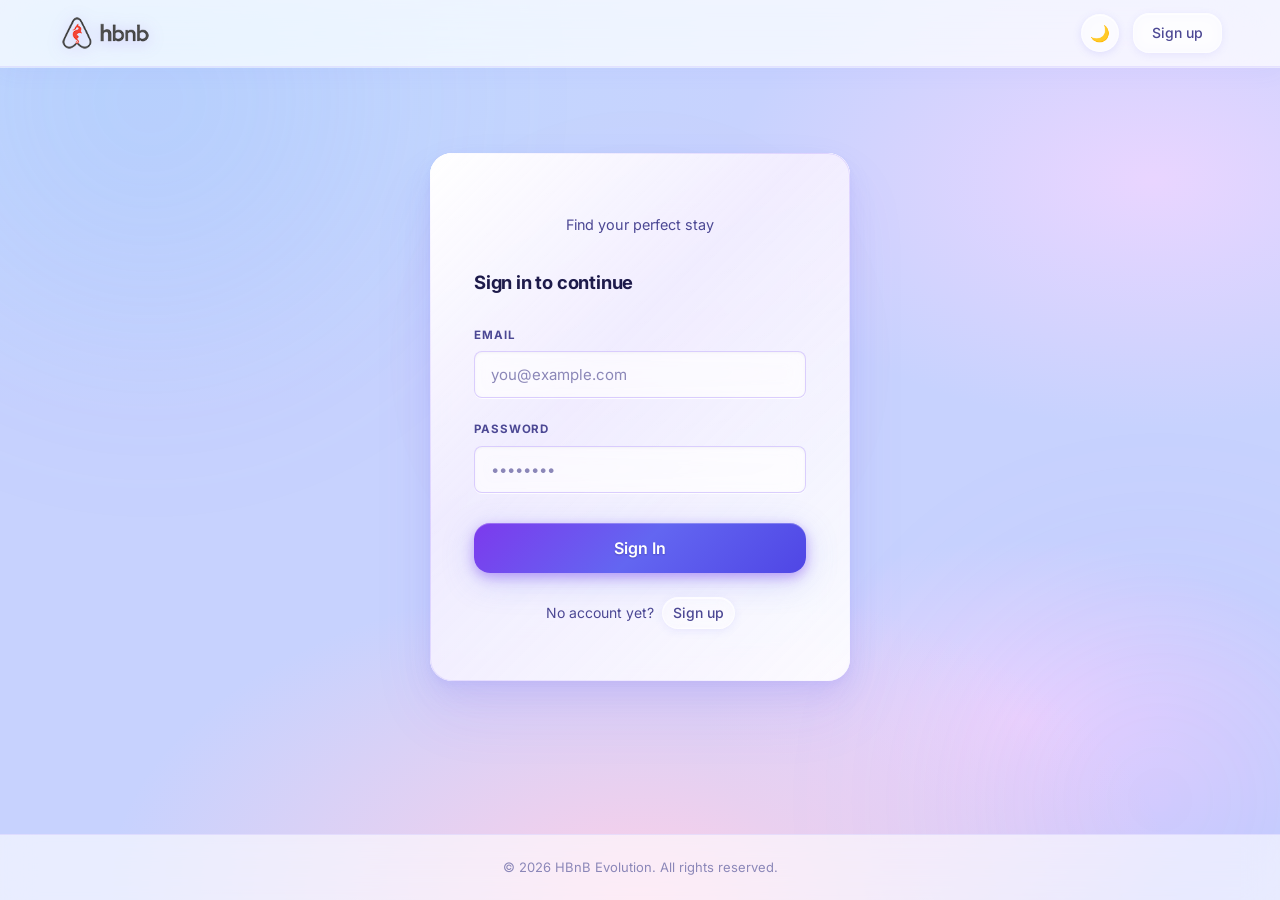
==== part4/frontend/index.html @ ac0df2be "Feat : Add part4" ====
<!doctype html>
<html lang="en">
    <head>
        <meta charset="UTF-8" />
        <meta name="viewport" content="width=device-width, initial-scale=1.0" />
        <title>Places — HBnB</title>
        <link rel="icon" type="image/png" href="assets/logo.png" />
        <link rel="stylesheet" href="css/styles.css" />
        <script>
            if (localStorage.getItem("hbnb-theme") === "dark")
                document.documentElement.dataset.theme = "dark";
        </script>
    </head>
    <body>
        <div class="page-wrapper">
            <header>
                <nav class="navbar">
                    <a href="index.html" class="navbar-brand">
                        <img src="assets/logo.png" alt="HBnB" class="logo" />
                    </a>
                    <div class="navbar-top-actions">
                        <button
                            type="button"
                            class="theme-toggle"
                            aria-label="Toggle theme"
                        >
                            🌙
                        </button>
                        <button
                            type="button"
                            class="nav-menu-toggle"
                            aria-label="Open navigation menu"
                            aria-expanded="false"
                        >
                            <span class="nav-menu-toggle-bar"></span>
                            <span class="nav-menu-toggle-bar"></span>
                            <span class="nav-menu-toggle-bar"></span>
                        </button>
                    </div>
                    <div class="navbar-actions">
                        <a
                            href="profile.html?action=new-place"
                            id="nav-add-place"
                            class="login-button"
                            style="display: none"
                            >+ Add Place</a
                        >
                        <a
                            href="profile.html"
                            id="nav-profile"
                            class="login-button"
                            style="display: none"
                            >My Profile</a
                        >
                        <a
                            href="login.html"
                            id="login-link"
                            class="login-button"
                            style="display: none"
                            >Login</a
                        >
                        <button
                            type="button"
                            id="nav-logout"
                            class="login-button"
                            style="display: none"
                        >
                            Sign Out
                        </button>
                    </div>
                </nav>
            </header>

            <main>
                <div class="page-header">
                    <h1>Available Places</h1>
                    <p>Browse and book unique stays around the world.</p>
                </div>

                <div class="filter-bar">
                    <label for="price-filter">Max price per night</label>
                    <select id="price-filter">
                        <option value="all">All</option>
                        <option value="50">$50</option>
                        <option value="150">$150</option>
                        <option value="300">$300</option>
                    </select>
                </div>

                <div id="places-list">
                    <div class="spinner-wrapper">
                        <div class="spinner"></div>
                    </div>
                </div>
            </main>

            <footer>
                <p>&copy; 2026 HBnB Evolution. All rights reserved.</p>
            </footer>
        </div>

        <script type="module">
            import { initTheme } from "./js/theme.js";
            initTheme();
        </script>
        <script type="module" src="js/places.js"></script>
    </body>
</html>
---- part4/frontend/css/styles.css ----
/* ============================================================
   HBnB Evolution — Ultra Glossy Glass UI
   ============================================================ */

@import url("https://fonts.googleapis.com/css2?family=Inter:wght@300;400;500;600;700;800&display=swap");

/* ──────────────────────────────────────────────────
   LIGHT THEME
   ────────────────────────────────────────────────── */
:root {
    /* Background */
    --bg-a: #c7d2fe;
    --bg-b: #e9d5ff;
    --bg-c: #fbcfe8;
    --bg-d: #bfdbfe;

    /* Glass */
    --glass-bg: rgba(255, 255, 255, 0.62);
    --glass-bg-hover: rgba(255, 255, 255, 0.8);
    --glass-blur: blur(28px) saturate(200%) brightness(1.06);
    --glass-shadow:
        0 4px 6px rgba(99, 102, 241, 0.05),
        0 12px 28px rgba(99, 102, 241, 0.12),
        0 32px 64px rgba(139, 92, 246, 0.08),
        inset 0 1px 0 rgba(255, 255, 255, 1),
        inset 0 0 0 1px rgba(255, 255, 255, 0.55);

    /* Gradient border (used via ::after) */
    --grad-border-light: linear-gradient(
        135deg,
        rgba(255, 255, 255, 0.95) 0%,
        rgba(200, 180, 255, 0.6) 40%,
        rgba(255, 255, 255, 0.2) 100%
    );

    /* Sheen */
    --sheen: linear-gradient(
        160deg,
        rgba(255, 255, 255, 0.8) 0%,
        rgba(255, 255, 255, 0.35) 30%,
        rgba(255, 255, 255, 0) 65%
    );

    /* Navbar / footer */
    --navbar-bg: rgba(255, 255, 255, 0.75);
    --navbar-border: rgba(200, 190, 255, 0.35);
    --footer-bg: rgba(255, 255, 255, 0.6);

    /* Accent */
    --accent: #7c3aed;
    --accent-2: #4f46e5;
    --accent-light: #8b5cf6;
    --accent-grad: linear-gradient(
        135deg,
        #7c3aed 0%,
        #6366f1 50%,
        #4f46e5 100%
    );
    --accent-glow: rgba(124, 58, 237, 0.4);
    --accent-glow-2: rgba(99, 102, 241, 0.25);

    /* Text */
    --text-primary: #1e1b4b;
    --text-secondary: #4c4894;
    --text-muted: #8b87b8;

    /* Inputs */
    --input-bg: rgba(255, 255, 255, 0.65);
    --input-border: rgba(167, 139, 250, 0.4);
    --input-focus-bg: rgba(237, 233, 254, 0.85);

    /* Misc */
    --danger: #dc2626;
    --success: #16a34a;
    --card-border: #ddd;
    --review-bg: rgba(255, 255, 255, 0.5);
    --select-option-bg: #f5f3ff;
    --orb-a: #818cf8;
    --orb-b: #c084fc;
    --orb-c: #f472b6;

    --radius-sm: 8px;
    --radius-md: 16px;
    --radius-lg: 22px;
    --radius-xl: 32px;
    --transition: 0.22s cubic-bezier(0.4, 0, 0.2, 1);
    --header-height: 66px;
    --footer-height: 64px;
}

/* ──────────────────────────────────────────────────
   DARK THEME
   ────────────────────────────────────────────────── */
[data-theme="dark"] {
    --bg-a: #0f0c29;
    --bg-b: #16123d;
    --bg-c: #1e1854;
    --bg-d: #0d0a25;

    --glass-bg: rgba(255, 255, 255, 0.08);
    --glass-bg-hover: rgba(255, 255, 255, 0.12);
    --glass-blur: blur(28px) saturate(180%) brightness(1.12);
    --glass-shadow:
        0 4px 6px rgba(0, 0, 0, 0.25), 0 12px 28px rgba(0, 0, 0, 0.45),
        0 32px 64px rgba(0, 0, 0, 0.3), inset 0 1px 0 rgba(255, 255, 255, 0.12),
        inset 0 0 0 1px rgba(255, 255, 255, 0.06);

    --grad-border-light: linear-gradient(
        135deg,
        rgba(255, 255, 255, 0.25) 0%,
        rgba(124, 58, 237, 0.3) 50%,
        rgba(255, 255, 255, 0.05) 100%
    );

    --sheen: linear-gradient(
        160deg,
        rgba(255, 255, 255, 0.1) 0%,
        rgba(255, 255, 255, 0.04) 35%,
        rgba(255, 255, 255, 0) 65%
    );

    --navbar-bg: rgba(8, 6, 22, 0.8);
    --navbar-border: rgba(255, 255, 255, 0.07);
    --footer-bg: rgba(8, 6, 22, 0.7);

    --accent: #8b5cf6;
    --accent-2: #6366f1;
    --accent-light: #a78bfa;
    --accent-grad: linear-gradient(
        135deg,
        #7c3aed 0%,
        #6366f1 50%,
        #4f46e5 100%
    );
    --accent-glow: rgba(139, 92, 246, 0.5);
    --accent-glow-2: rgba(99, 102, 241, 0.3);

    --text-primary: #f1f5f9;
    --text-secondary: #e2e8f0;
    --text-muted: #c3cfdf;

    --input-bg: rgba(255, 255, 255, 0.09);
    --input-border: rgba(255, 255, 255, 0.18);
    --input-focus-bg: rgba(124, 58, 237, 0.2);

    --danger: #f87171;
    --success: #4ade80;
    --card-border: rgba(255, 255, 255, 0.12);
    --review-bg: rgba(255, 255, 255, 0.08);
    --select-option-bg: #16123d;
    --orb-a: #7c3aed;
    --orb-b: #4f46e5;
    --orb-c: #6366f1;
}

/* ──────────────────────────────────────────────────
   RESET
   ────────────────────────────────────────────────── */
*,
*::before,
*::after {
    box-sizing: border-box;
    margin: 0;
    padding: 0;
}
html {
    font-size: 16px;
    scroll-behavior: smooth;
}

/* ──────────────────────────────────────────────────
   BACKGROUND — animated mesh gradient
   ────────────────────────────────────────────────── */
body {
    font-family:
        "Inter",
        system-ui,
        -apple-system,
        sans-serif;
    min-height: 100vh;
    color: var(--text-primary);
    line-height: 1.6;
    -webkit-font-smoothing: antialiased;
    background-color: var(--bg-a);
    background-image:
        radial-gradient(
            ellipse 80% 60% at 10% 10%,
            var(--bg-d) 0%,
            transparent 60%
        ),
        radial-gradient(
            ellipse 60% 50% at 90% 20%,
            var(--bg-b) 0%,
            transparent 55%
        ),
        radial-gradient(
            ellipse 70% 60% at 50% 100%,
            var(--bg-c) 0%,
            transparent 60%
        ),
        radial-gradient(
            ellipse 50% 40% at 80% 80%,
            var(--bg-b) 0%,
            transparent 50%
        );
    background-attachment: fixed;
    transition:
        background-color 0.5s ease,
        color 0.3s ease;
}

/* Animated orbs */
body::before,
body::after {
    content: "";
    position: fixed;
    border-radius: 50%;
    filter: blur(100px);
    pointer-events: none;
    z-index: 0;
}
body::before {
    width: 700px;
    height: 700px;
    background: radial-gradient(circle, var(--orb-a) 0%, transparent 65%);
    top: -250px;
    left: -200px;
    opacity: 0.2;
    animation: orb1 22s ease-in-out infinite alternate;
}
body::after {
    width: 600px;
    height: 600px;
    background: radial-gradient(circle, var(--orb-b) 0%, transparent 65%);
    bottom: -200px;
    right: -180px;
    opacity: 0.18;
    animation: orb2 28s ease-in-out infinite alternate-reverse;
}

@keyframes orb1 {
    0% {
        transform: translate(0px, 0px) scale(1);
    }
    50% {
        transform: translate(80px, 50px) scale(1.1);
    }
    100% {
        transform: translate(30px, 100px) scale(0.95);
    }
}
@keyframes orb2 {
    0% {
        transform: translate(0px, 0px) scale(1);
    }
    50% {
        transform: translate(-60px, 40px) scale(1.12);
    }
    100% {
        transform: translate(40px, -60px) scale(0.9);
    }
}

/* Third orb (pink/magenta accent) */
body > .page-wrapper::before {
    content: "";
    position: fixed;
    width: 400px;
    height: 400px;
    background: radial-gradient(circle, var(--orb-c) 0%, transparent 65%);
    top: 40%;
    left: 50%;
    transform: translate(-50%, -50%);
    border-radius: 50%;
    filter: blur(90px);
    opacity: 0.1;
    pointer-events: none;
    z-index: 0;
    animation: orb3 18s ease-in-out infinite alternate;
}
@keyframes orb3 {
    from {
        transform: translate(-50%, -50%) scale(1);
    }
    to {
        transform: translate(-40%, -60%) scale(1.2);
    }
}

/* ──────────────────────────────────────────────────
   LAYOUT
   ────────────────────────────────────────────────── */
.page-wrapper {
    position: relative;
    z-index: 1;
    min-height: 100vh;
    display: flex;
    flex-direction: column;
}

main {
    flex: 1;
    padding: calc(var(--header-height) + 44px) 28px 44px;
    max-width: 1220px;
    margin: 0 auto;
    width: 100%;
}

/* ──────────────────────────────────────────────────
   GLASS MIXIN — applied via class or mixin pattern
   ────────────────────────────────────────────────── */
.glass {
    position: relative;
    background: var(--glass-bg);
    backdrop-filter: var(--glass-blur);
    -webkit-backdrop-filter: var(--glass-blur);
    border-radius: var(--radius-lg);
    box-shadow: var(--glass-shadow);
    overflow: hidden;
}

/* Gradient border */
.glass::after {
    content: "";
    position: absolute;
    inset: 0;
    border: 1px solid transparent;
    border-radius: inherit;
    background:
        linear-gradient(var(--glass-bg), var(--glass-bg)) padding-box,
        var(--grad-border-light) border-box;
    pointer-events: none;
    z-index: 2;
}

/* Sheen */
.glass::before {
    content: "";
    position: absolute;
    inset: 0;
    background: var(--sheen);
    pointer-events: none;
    z-index: 1;
    border-radius: inherit;
}

.glass > * {
    position: relative;
    z-index: 3;
}

/* ──────────────────────────────────────────────────
   HEADER
   ────────────────────────────────────────────────── */
header {
    position: fixed;
    top: 0;
    left: 0;
    right: 0;
    z-index: 100;
    background: var(--navbar-bg);
    backdrop-filter: blur(32px) saturate(200%);
    -webkit-backdrop-filter: blur(32px) saturate(200%);
    border-bottom: 1px solid var(--navbar-border);
    box-shadow:
        0 1px 0 rgba(255, 255, 255, 0.5),
        0 4px 24px rgba(99, 102, 241, 0.06);
    transition: background 0.3s ease;
}

[data-theme="dark"] header {
    box-shadow:
        0 1px 0 rgba(255, 255, 255, 0.06),
        0 4px 24px rgba(0, 0, 0, 0.3);
}

.navbar {
    max-width: 1220px;
    margin: 0 auto;
    height: var(--header-height);
    display: flex;
    align-items: center;
    justify-content: space-between;
    padding: 0 28px;
}

.navbar-brand {
    display: flex;
    align-items: center;
    text-decoration: none;
}

.logo {
    height: 40px;
    width: auto;
    display: block;
    filter: drop-shadow(0 2px 8px rgba(124, 58, 237, 0.25));
    transition: filter var(--transition);
}
[data-theme="dark"] .logo {
    filter: brightness(0) invert(1)
        drop-shadow(0 2px 10px rgba(255, 255, 255, 0.14));
}
.navbar-brand:hover .logo {
    filter: drop-shadow(0 4px 16px rgba(124, 58, 237, 0.45));
}
[data-theme="dark"] .navbar-brand:hover .logo {
    filter: brightness(0) invert(1)
        drop-shadow(0 4px 16px rgba(167, 139, 250, 0.35));
}

.navbar-actions {
    display: flex;
    align-items: center;
    gap: 10px;
    flex-wrap: wrap;
    justify-content: flex-end;
}

.navbar-top-actions {
    display: flex;
    align-items: center;
    gap: 10px;
    margin-left: auto;
    margin-right: 14px;
}

.nav-menu-toggle {
    display: none;
    align-items: center;
    justify-content: center;
    width: 42px;
    height: 42px;
    border: 1px solid rgba(255, 255, 255, 0.55);
    border-radius: var(--radius-md);
    background: rgba(255, 255, 255, 0.3);
    color: var(--text-secondary);
    cursor: pointer;
    backdrop-filter: blur(8px);
    box-shadow:
        0 2px 8px rgba(99, 102, 241, 0.1),
        inset 0 1px 0 rgba(255, 255, 255, 0.7);
    transition:
        background var(--transition),
        border-color var(--transition),
        box-shadow var(--transition),
        transform var(--transition);
}

[data-theme="dark"] .nav-menu-toggle {
    background: rgba(255, 255, 255, 0.07);
    border-color: rgba(255, 255, 255, 0.12);
    box-shadow:
        0 2px 8px rgba(0, 0, 0, 0.2),
        inset 0 1px 0 rgba(255, 255, 255, 0.08);
}

.nav-menu-toggle:hover {
    transform: translateY(-1px);
}

.nav-menu-toggle-bar {
    position: absolute;
    width: 18px;
    height: 2px;
    border-radius: 999px;
    background: currentColor;
    transition:
        transform 0.22s ease,
        opacity 0.18s ease,
        background var(--transition);
}

.nav-menu-toggle-bar:nth-child(1) {
    transform: translateY(-6px);
}

.nav-menu-toggle-bar:nth-child(2) {
    transform: translateY(0);
}

.nav-menu-toggle-bar:nth-child(3) {
    transform: translateY(6px);
}

.navbar[data-menu-open="true"] .nav-menu-toggle-bar:nth-child(1) {
    transform: rotate(45deg);
}

.navbar[data-menu-open="true"] .nav-menu-toggle-bar:nth-child(2) {
    opacity: 0;
}

.navbar[data-menu-open="true"] .nav-menu-toggle-bar:nth-child(3) {
    transform: rotate(-45deg);
}

/* ──────────────────────────────────────────────────
   FOOTER
   ────────────────────────────────────────────────── */
footer {
    position: relative;
    z-index: 1;
    text-align: center;
    padding: 22px 28px;
    font-size: 0.8125rem;
    color: var(--text-muted);
    background: var(--footer-bg);
    backdrop-filter: blur(16px);
    -webkit-backdrop-filter: blur(16px);
    border-top: 1px solid var(--navbar-border);
}

/* ──────────────────────────────────────────────────
   THEME TOGGLE
   ────────────────────────────────────────────────── */
.theme-toggle {
    width: 38px;
    height: 38px;
    border-radius: 50%;
    border: 1px solid rgba(255, 255, 255, 0.5);
    background: rgba(255, 255, 255, 0.3);
    backdrop-filter: blur(12px);
    cursor: pointer;
    font-size: 1rem;
    display: flex;
    align-items: center;
    justify-content: center;
    transition: all var(--transition);
    flex-shrink: 0;
    box-shadow:
        0 2px 8px rgba(99, 102, 241, 0.15),
        inset 0 1px 0 rgba(255, 255, 255, 0.8);
}
[data-theme="dark"] .theme-toggle {
    border-color: rgba(255, 255, 255, 0.12);
    background: rgba(255, 255, 255, 0.07);
    box-shadow:
        0 2px 8px rgba(0, 0, 0, 0.3),
        inset 0 1px 0 rgba(255, 255, 255, 0.1);
}
.theme-toggle:hover {
    transform: rotate(20deg) scale(1.1);
    box-shadow:
        0 4px 16px rgba(124, 58, 237, 0.35),
        inset 0 1px 0 rgba(255, 255, 255, 0.9);
}

/* ──────────────────────────────────────────────────
   LOGIN-BUTTON (Holberton spec)
   ────────────────────────────────────────────────── */
.login-button {
    display: inline-flex;
    align-items: center;
    justify-content: center;
    padding: 8px 18px;
    font-size: 0.875rem;
    font-weight: 500;
    font-family: inherit;
    background: rgba(255, 255, 255, 0.3);
    color: var(--text-secondary);
    border: 1px solid rgba(255, 255, 255, 0.55);
    border-radius: var(--radius-md);
    cursor: pointer;
    text-decoration: none;
    backdrop-filter: blur(8px);
    transition: all var(--transition);
    white-space: nowrap;
    box-shadow:
        0 2px 8px rgba(99, 102, 241, 0.1),
        inset 0 1px 0 rgba(255, 255, 255, 0.7);
}
[data-theme="dark"] .login-button {
    background: rgba(255, 255, 255, 0.07);
    border-color: rgba(255, 255, 255, 0.12);
    box-shadow:
        0 2px 8px rgba(0, 0, 0, 0.2),
        inset 0 1px 0 rgba(255, 255, 255, 0.08);
}
.login-button:hover {
    background: rgba(255, 255, 255, 0.55);
    color: var(--text-primary);
    transform: translateY(-1px);
    box-shadow:
        0 6px 20px rgba(99, 102, 241, 0.18),
        inset 0 1px 0 rgba(255, 255, 255, 0.9);
}
[data-theme="dark"] .login-button:hover {
    background: rgba(255, 255, 255, 0.12);
    box-shadow:
        0 6px 20px rgba(0, 0, 0, 0.3),
        inset 0 1px 0 rgba(255, 255, 255, 0.12);
}

/* ──────────────────────────────────────────────────
   BUTTONS
   ────────────────────────────────────────────────── */
.btn {
    display: inline-flex;
    align-items: center;
    justify-content: center;
    gap: 8px;
    padding: 10px 22px;
    font-size: 0.875rem;
    font-weight: 600;
    font-family: inherit;
    border: none;
    border-radius: var(--radius-md);
    cursor: pointer;
    text-decoration: none;
    transition: all var(--transition);
    white-space: nowrap;
    outline: none;
    letter-spacing: 0.1px;
}

.btn-primary {
    background: var(--accent-grad);
    color: #fff;
    box-shadow:
        0 1px 0 rgba(255, 255, 255, 0.25) inset,
        0 4px 12px var(--accent-glow),
        0 8px 32px var(--accent-glow-2);
    text-shadow: 0 1px 2px rgba(0, 0, 0, 0.2);
}
.btn-primary:hover {
    transform: translateY(-2px) scale(1.01);
    box-shadow:
        0 1px 0 rgba(255, 255, 255, 0.3) inset,
        0 8px 20px var(--accent-glow),
        0 16px 48px var(--accent-glow-2);
}
.btn-primary:active {
    transform: translateY(0) scale(1);
}

.btn-ghost {
    background: rgba(255, 255, 255, 0.25);
    color: var(--text-secondary);
    border: 1px solid rgba(255, 255, 255, 0.45);
    backdrop-filter: blur(8px);
    box-shadow: inset 0 1px 0 rgba(255, 255, 255, 0.6);
}
[data-theme="dark"] .btn-ghost {
    background: rgba(255, 255, 255, 0.06);
    border-color: rgba(255, 255, 255, 0.1);
    box-shadow: inset 0 1px 0 rgba(255, 255, 255, 0.07);
}
.btn-ghost:hover {
    background: rgba(255, 255, 255, 0.5);
    color: var(--text-primary);
}

.btn:disabled {
    opacity: 0.45;
    cursor: not-allowed;
    transform: none !important;
}
.btn-block {
    width: 100%;
}
.btn-lg {
    padding: 15px 30px;
    font-size: 1rem;
    border-radius: var(--radius-md);
}

/* ──────────────────────────────────────────────────
   DETAILS-BUTTON (Holberton spec)
   ────────────────────────────────────────────────── */
.details-button {
    display: inline-flex;
    align-items: center;
    justify-content: center;
    padding: 9px 20px;
    font-size: 0.875rem;
    font-weight: 600;
    font-family: inherit;
    background: var(--accent-grad);
    color: #fff;
    border: none;
    border-radius: var(--radius-md);
    cursor: pointer;
    text-decoration: none;
    transition: all var(--transition);
    box-shadow:
        0 1px 0 rgba(255, 255, 255, 0.25) inset,
        0 4px 12px var(--accent-glow),
        0 8px 28px var(--accent-glow-2);
    letter-spacing: 0.1px;
}
.details-button:hover {
    transform: translateY(-2px) scale(1.02);
    box-shadow:
        0 1px 0 rgba(255, 255, 255, 0.3) inset,
        0 8px 20px var(--accent-glow),
        0 16px 40px var(--accent-glow-2);
}

/* ──────────────────────────────────────────────────
   FORMS
   ────────────────────────────────────────────────── */
.form-group {
    display: flex;
    flex-direction: column;
    gap: 7px;
    margin-bottom: 22px;
}

.form-row {
    display: grid;
    grid-template-columns: repeat(3, minmax(0, 1fr));
    gap: 16px;
}

.form-row .form-group {
    margin-bottom: 0;
}

label {
    font-size: 0.72rem;
    font-weight: 700;
    color: var(--text-secondary);
    text-transform: uppercase;
    letter-spacing: 0.9px;
}
[data-theme="dark"] label {
    color: #dbe4f0;
}

input,
textarea,
select {
    font-family: inherit;
    font-size: 0.9375rem;
    background: var(--input-bg);
    border: 1px solid var(--input-border);
    border-radius: var(--radius-sm);
    color: var(--text-primary);
    padding: 13px 16px;
    transition: all var(--transition);
    outline: none;
    width: 100%;
    backdrop-filter: blur(8px);
    box-shadow:
        inset 0 1px 3px rgba(0, 0, 0, 0.04),
        0 1px 0 rgba(255, 255, 255, 0.8);
}
[data-theme="dark"] input,
[data-theme="dark"] textarea,
[data-theme="dark"] select {
    box-shadow:
        inset 0 1px 3px rgba(0, 0, 0, 0.2),
        0 1px 0 rgba(255, 255, 255, 0.05);
}
[data-theme="dark"] input::placeholder,
[data-theme="dark"] textarea::placeholder {
    color: #a8b3c7;
}
input::placeholder,
textarea::placeholder {
    color: var(--text-muted);
}
input:focus,
textarea:focus,
select:focus {
    border-color: var(--accent);
    background: var(--input-focus-bg);
    box-shadow:
        inset 0 1px 3px rgba(0, 0, 0, 0.04),
        0 0 0 3px rgba(124, 58, 237, 0.18),
        0 4px 16px rgba(124, 58, 237, 0.1);
}
textarea {
    resize: vertical;
    min-height: 120px;
}
select option {
    background: var(--select-option-bg);
    color: var(--text-primary);
}

/* ──────────────────────────────────────────────────
   CENTERED MAIN (login / register)
   ────────────────────────────────────────────────── */
.main-centered {
    flex: 1;
    display: flex;
    align-items: center;
    justify-content: center;
    padding: 36px 24px;
}

/* ──────────────────────────────────────────────────
   LOGIN CARD
   ────────────────────────────────────────────────── */
.login-card {
    width: 100%;
    max-width: 420px;
    padding: 52px 44px;
}
.login-logo {
    text-align: center;
    margin-bottom: 32px;
}
.login-logo h1 {
    font-size: 2.2rem;
    font-weight: 800;
    letter-spacing: -0.6px;
    color: var(--text-primary);
}
.login-logo h1 span {
    color: var(--accent);
}
.login-logo p {
    color: var(--text-secondary);
    font-size: 0.9rem;
    margin-top: 8px;
    font-weight: 400;
}
.login-title {
    font-size: 1.15rem;
    font-weight: 700;
    margin-bottom: 28px;
    color: var(--text-primary);
    letter-spacing: -0.2px;
}

/* ──────────────────────────────────────────────────
   ALERTS
   ────────────────────────────────────────────────── */
.alert {
    padding: 12px 16px;
    border-radius: var(--radius-sm);
    font-size: 0.875rem;
    margin-bottom: 20px;
    display: none;
    font-weight: 500;
}
.alert.show {
    display: block;
}
.alert-error {
    background: rgba(220, 38, 38, 0.08);
    border: 1px solid rgba(220, 38, 38, 0.25);
    color: var(--danger);
    box-shadow: inset 0 1px 0 rgba(255, 255, 255, 0.5);
}
.alert-success {
    background: rgba(22, 163, 74, 0.08);
    border: 1px solid rgba(22, 163, 74, 0.25);
    color: var(--success);
    box-shadow: inset 0 1px 0 rgba(255, 255, 255, 0.5);
}

/* ──────────────────────────────────────────────────
   PAGE HEADER
   ────────────────────────────────────────────────── */
.page-header {
    margin-bottom: 36px;
}
.page-header h1 {
    font-size: 2.1rem;
    font-weight: 800;
    letter-spacing: -0.6px;
    margin-bottom: 6px;
    color: var(--text-primary);
    background: linear-gradient(135deg, var(--text-primary) 40%, var(--accent));
    -webkit-background-clip: text;
    -webkit-text-fill-color: transparent;
    background-clip: text;
}
.page-header p {
    color: var(--text-secondary);
    font-size: 0.9375rem;
}

/* ──────────────────────────────────────────────────
   FILTER BAR
   ────────────────────────────────────────────────── */
.filter-bar {
    display: flex;
    align-items: center;
    gap: 14px;
    margin-bottom: 28px;
    flex-wrap: wrap;
}
.filter-bar label {
    font-size: 0.72rem;
    text-transform: uppercase;
    letter-spacing: 0.9px;
    color: var(--text-secondary);
    white-space: nowrap;
    font-weight: 700;
}
.filter-bar select {
    width: auto;
    min-width: 160px;
}

/* ──────────────────────────────────────────────────
   PLACES GRID
   ────────────────────────────────────────────────── */
.places-grid {
    display: flex;
    flex-wrap: wrap;
}

/* ──────────────────────────────────────────────────
   PLACE CARD — Holberton fixed params + ultra glass
   ────────────────────────────────────────────────── */
.place-card {
    /* Holberton required */
    margin: 20px;
    padding: 10px;
    border: 1px solid var(--card-border);
    border-radius: 10px;

    /* Glass */
    position: relative;
    background: var(--glass-bg);
    backdrop-filter: var(--glass-blur);
    -webkit-backdrop-filter: var(--glass-blur);
    box-shadow: var(--glass-shadow);
    overflow: hidden;

    /* Layout */
    display: flex;
    flex-direction: column;
    gap: 10px;
    flex: 0 0 calc(33.333% - 40px);
    transition:
        transform 0.3s cubic-bezier(0.34, 1.56, 0.64, 1),
        box-shadow 0.3s ease,
        background 0.2s ease;
}

/* Gradient border */
.place-card::after {
    content: "";
    position: absolute;
    inset: 0;
    border: 1px solid transparent;
    border-radius: inherit;
    background:
        linear-gradient(var(--glass-bg), var(--glass-bg)) padding-box,
        var(--grad-border-light) border-box;
    pointer-events: none;
    z-index: 2;
    transition: opacity 0.3s ease;
}

/* Sheen */
.place-card::before {
    content: "";
    position: absolute;
    inset: 0;
    background: var(--sheen);
    pointer-events: none;
    z-index: 1;
    border-radius: inherit;
}

.place-card > * {
    position: relative;
    z-index: 3;
}

.place-card:hover {
    background: var(--glass-bg-hover);
    transform: translateY(-6px) scale(1.01);
    box-shadow:
        0 4px 6px rgba(99, 102, 241, 0.08),
        0 16px 40px rgba(99, 102, 241, 0.2),
        0 40px 80px rgba(139, 92, 246, 0.14),
        inset 0 1px 0 rgba(255, 255, 255, 1),
        inset 0 0 0 1px rgba(255, 255, 255, 0.65);
}
[data-theme="dark"] .place-card:hover {
    box-shadow:
        0 4px 6px rgba(0, 0, 0, 0.3),
        0 16px 40px rgba(0, 0, 0, 0.55),
        0 40px 80px rgba(0, 0, 0, 0.35),
        inset 0 1px 0 rgba(255, 255, 255, 0.15),
        inset 0 0 0 1px rgba(255, 255, 255, 0.08);
}

@media (max-width: 900px) {
    .place-card {
        flex: 0 0 calc(50% - 40px);
    }
}
@media (max-width: 560px) {
    .place-card {
        flex: 0 0 calc(100% - 40px);
    }
}

.place-card-title {
    font-size: 1.05rem;
    font-weight: 700;
    color: var(--text-primary);
    line-height: 1.3;
    letter-spacing: -0.1px;
}
.place-card-meta {
    display: flex;
    align-items: center;
    gap: 8px;
    flex-wrap: wrap;
}
.place-card-desc {
    color: var(--text-secondary);
    font-size: 0.875rem;
    line-height: 1.55;
    flex: 1;
    display: -webkit-box;
    line-clamp: 2;
    -webkit-line-clamp: 2;
    -webkit-box-orient: vertical;
    overflow: hidden;
}

/* Badges */
.badge {
    display: inline-flex;
    align-items: center;
    padding: 3px 11px;
    border-radius: 100px;
    font-size: 0.72rem;
    font-weight: 700;
    letter-spacing: 0.3px;
}
.badge-price {
    background: rgba(124, 58, 237, 0.1);
    color: var(--accent);
    border: 1px solid rgba(124, 58, 237, 0.22);
    box-shadow: inset 0 1px 0 rgba(255, 255, 255, 0.5);
}
[data-theme="dark"] .badge-price {
    background: rgba(167, 139, 250, 0.12);
    color: #c4b5fd;
    border-color: rgba(167, 139, 250, 0.25);
    box-shadow: none;
}

/* ──────────────────────────────────────────────────
   PLACE DETAILS — Holberton required classes
   ────────────────────────────────────────────────── */
.place-details {
    display: grid;
    grid-template-columns: 2fr 1fr;
    gap: 28px;
    align-items: start;
}
@media (max-width: 768px) {
    .place-details {
        grid-template-columns: 1fr;
    }
}

.place-detail-main {
    display: flex;
    flex-direction: column;
    gap: 24px;
}
.place-detail-sidebar {
    display: flex;
    flex-direction: column;
    gap: 20px;
    position: sticky;
    top: 90px;
}

/* place-info glass card */
.place-info,
.detail-card {
    position: relative;
    padding: 30px;
    background: var(--glass-bg);
    backdrop-filter: var(--glass-blur);
    -webkit-backdrop-filter: var(--glass-blur);
    border-radius: var(--radius-lg);
    box-shadow: var(--glass-shadow);
    overflow: hidden;
}
.place-info::after,
.detail-card::after {
    content: "";
    position: absolute;
    inset: 0;
    border: 1px solid transparent;
    border-radius: inherit;
    background:
        linear-gradient(var(--glass-bg), var(--glass-bg)) padding-box,
        var(--grad-border-light) border-box;
    pointer-events: none;
    z-index: 2;
}
.place-info::before,
.detail-card::before {
    content: "";
    position: absolute;
    inset: 0;
    background: var(--sheen);
    pointer-events: none;
    z-index: 1;
    border-radius: inherit;
}
.place-info > *,
.detail-card > * {
    position: relative;
    z-index: 3;
}

.detail-title {
    font-size: 1.8rem;
    font-weight: 800;
    letter-spacing: -0.5px;
    margin-bottom: 10px;
    color: var(--text-primary);
    background: linear-gradient(135deg, var(--text-primary) 30%, var(--accent));
    -webkit-background-clip: text;
    -webkit-text-fill-color: transparent;
    background-clip: text;
}
.detail-meta {
    display: flex;
    gap: 10px;
    flex-wrap: wrap;
    margin-bottom: 16px;
    align-items: center;
}
.detail-description {
    color: var(--text-secondary);
    font-size: 0.9375rem;
    line-height: 1.8;
}

.section-title {
    font-size: 0.72rem;
    font-weight: 700;
    color: var(--text-muted);
    text-transform: uppercase;
    letter-spacing: 1.1px;
    margin-bottom: 16px;
    padding-bottom: 10px;
    border-bottom: 1px solid rgba(124, 58, 237, 0.12);
}
[data-theme="dark"] .section-title {
    color: #cbd5e1;
    border-bottom-color: rgba(167, 139, 250, 0.18);
}

/* Amenities */
.amenities-list {
    display: flex;
    flex-wrap: wrap;
    gap: 14px;
    list-style: none;
    margin-top: 10px;
}
.amenity-tag {
    background: rgba(99, 102, 241, 0.08);
    border: 1px solid rgba(99, 102, 241, 0.18);
    color: var(--accent);
    padding: 8px 18px;
    border-radius: 100px;
    font-size: 0.8125rem;
    font-weight: 600;
    box-shadow: inset 0 1px 0 rgba(255, 255, 255, 0.5);
    transition: all var(--transition);
}
.amenity-tag:hover {
    background: rgba(99, 102, 241, 0.14);
    transform: translateY(-1px);
    box-shadow:
        0 4px 12px rgba(99, 102, 241, 0.2),
        inset 0 1px 0 rgba(255, 255, 255, 0.6);
}
[data-theme="dark"] .amenity-tag {
    background: rgba(99, 102, 241, 0.16);
    color: #e9ddff;
    border-color: rgba(167, 139, 250, 0.34);
    box-shadow: none;
}

/* ──────────────────────────────────────────────────
   REVIEW CARD — Holberton fixed params
   ────────────────────────────────────────────────── */
.reviews-list {
    display: flex;
    flex-direction: column;
    list-style: none;
    margin: 0;
    padding: 0;
    gap: 14px;
}

.review-card {
    /* Holberton required */
    margin: 20px 0;
    padding: 10px;
    border: 1px solid var(--card-border);
    border-radius: 10px;

    /* Glass */
    background: var(--review-bg);
    backdrop-filter: blur(12px);
    -webkit-backdrop-filter: blur(12px);
    box-shadow: inset 0 1px 0 rgba(255, 255, 255, 0.5);
    transition: all var(--transition);
    position: relative;
    overflow: hidden;
    width: 100%;
}
[data-theme="dark"] .review-card {
    background: linear-gradient(
        180deg,
        rgba(51, 65, 85, 0.78) 0%,
        rgba(67, 56, 202, 0.26) 100%
    );
    border-color: rgba(167, 139, 250, 0.22);
    box-shadow:
        inset 0 1px 0 rgba(255, 255, 255, 0.08),
        0 12px 28px rgba(0, 0, 0, 0.24);
}
.review-card::before {
    content: "";
    position: absolute;
    top: 0;
    left: 0;
    right: 0;
    height: 1px;
    background: linear-gradient(
        90deg,
        transparent,
        rgba(255, 255, 255, 0.8),
        transparent
    );
    pointer-events: none;
}
.review-card:first-child {
    margin-top: 0;
}
.review-card:hover {
    background: var(--glass-bg-hover);
    transform: translateX(3px);
}
[data-theme="dark"] .review-card:hover {
    background: linear-gradient(
        180deg,
        rgba(71, 85, 105, 0.88) 0%,
        rgba(79, 70, 229, 0.34) 100%
    );
}

.review-header {
    display: flex;
    align-items: center;
    justify-content: space-between;
    margin-bottom: 8px;
    gap: 12px;
}
.review-author {
    font-size: 0.875rem;
    font-weight: 700;
    color: var(--text-primary);
}
[data-theme="dark"] .review-author {
    color: #f8fafc;
}
.review-stars {
    color: #f59e0b;
    font-size: 0.9rem;
    letter-spacing: 2px;
    text-shadow: 0 0 8px rgba(245, 158, 11, 0.5);
}
.review-text {
    color: var(--text-secondary);
    font-size: 0.875rem;
    line-height: 1.65;
    word-break: break-word;
}
[data-theme="dark"] .review-text {
    color: #e2e8f0;
}

.review-response {
    margin-top: 14px;
    padding: 12px 14px;
    border-radius: 16px;
    background: rgba(99, 102, 241, 0.07);
}
[data-theme="dark"] .review-response {
    background: rgba(99, 102, 241, 0.16);
    border: 1px solid rgba(129, 140, 248, 0.28);
}

.review-response-label {
    font-size: 0.75rem;
    text-transform: uppercase;
    letter-spacing: 1px;
    color: var(--text-muted);
    margin-bottom: 6px;
}
[data-theme="dark"] .review-response-label {
    color: #cbd5e1;
}

.review-response-text {
    color: var(--text-secondary);
    line-height: 1.65;
    word-break: break-word;
}
[data-theme="dark"] .review-response-text {
    color: #e2e8f0;
}

.review-response-form {
    display: flex;
    flex-direction: column;
    gap: 10px;
    margin-top: 14px;
}

.review-response-input {
    min-height: 96px;
}

/* ──────────────────────────────────────────────────
   ADD REVIEW — Holberton required classes
   ────────────────────────────────────────────────── */
.add-review {
    max-width: 600px;
    margin: 0 auto;
}
.owner-review-note {
    color: var(--text-secondary);
    font-size: 0.9375rem;
    line-height: 1.7;
}
[data-theme="dark"] .owner-review-note {
    color: #dbe4f0;
}

.profile-layout {
    display: grid;
    grid-template-columns: 1.15fr 0.85fr;
    gap: 28px;
    margin-bottom: 28px;
    align-items: start;
}

.profile-hero-main {
    display: flex;
    gap: 24px;
    align-items: flex-start;
}

.profile-avatar,
.place-owner-avatar {
    width: 104px;
    height: 104px;
    border-radius: 28px;
    overflow: hidden;
    display: flex;
    align-items: center;
    justify-content: center;
    flex-shrink: 0;
    background: var(--accent-grad);
    color: #fff;
    font-size: 2rem;
    font-weight: 800;
    box-shadow: 0 10px 30px rgba(99, 102, 241, 0.22);
}

.profile-avatar-editable {
    cursor: pointer;
    position: relative;
    transition:
        transform var(--transition),
        box-shadow var(--transition);
}

.profile-avatar-editable::after {
    content: "Edit";
    position: absolute;
    right: 8px;
    bottom: 8px;
    padding: 4px 8px;
    border-radius: 999px;
    background: rgba(15, 23, 42, 0.72);
    color: #fff;
    font-size: 0.7rem;
    font-weight: 700;
    letter-spacing: 0.4px;
}

.profile-avatar-editable:hover {
    transform: translateY(-2px);
    box-shadow: 0 16px 36px rgba(99, 102, 241, 0.28);
}

.profile-avatar img,
.place-owner-avatar img {
    width: 100%;
    height: 100%;
    object-fit: cover;
}

.profile-hero-copy {
    display: flex;
    flex-direction: column;
    gap: 8px;
}

.profile-display-name,
.profile-section-title {
    margin: 0;
}

.profile-title-kicker {
    margin-bottom: 10px;
    border-bottom: none;
    padding-bottom: 0;
}

.profile-bio {
    color: var(--text-secondary);
    line-height: 1.8;
    font-size: 0.95rem;
}

.profile-photo-hint {
    margin-top: -4px;
    margin-bottom: 12px;
    font-size: 0.8rem;
    color: var(--text-muted);
}

.profile-section-header {
    display: flex;
    align-items: flex-start;
    justify-content: space-between;
    gap: 18px;
}

.profile-modal-header {
    margin-bottom: 18px;
}

.profile-place-actions {
    display: flex;
    flex-wrap: wrap;
    gap: 10px;
    margin-top: auto;
    padding-top: 10px;
}

.profile-delete-btn {
    color: var(--danger);
}

.notification-card {
    display: flex;
    align-items: flex-start;
    justify-content: space-between;
    gap: 18px;
    padding: 18px 20px;
    border-radius: 22px;
    background: rgba(255, 255, 255, 0.3);
    border: 1px solid rgba(124, 58, 237, 0.12);
    margin-top: 14px;
}
[data-theme="dark"] .notification-card {
    background: rgba(15, 23, 42, 0.42);
    border-color: rgba(167, 139, 250, 0.22);
}

.notification-card.is-unread {
    border-color: rgba(124, 58, 237, 0.28);
    box-shadow: 0 10px 24px rgba(99, 102, 241, 0.08);
}
[data-theme="dark"] .notification-card.is-unread {
    border-color: rgba(167, 139, 250, 0.4);
    box-shadow: 0 12px 28px rgba(0, 0, 0, 0.3);
}

.notification-copy {
    display: flex;
    flex-direction: column;
    gap: 6px;
}

.notification-message {
    color: var(--text-primary);
    font-weight: 600;
}

.notification-date {
    color: var(--text-muted);
    font-size: 0.82rem;
}

.notification-actions {
    display: flex;
    flex-wrap: wrap;
    gap: 10px;
}

#notifications-section {
    margin-bottom: 28px;
}

#my-reviews-section {
    margin-bottom: 28px;
}

.profile-review-list {
    display: flex;
    flex-direction: column;
    gap: 14px;
}

.profile-review-card {
    padding: 18px 20px;
    border-radius: 22px;
    background: rgba(255, 255, 255, 0.3);
    border: 1px solid rgba(124, 58, 237, 0.12);
}

[data-theme="dark"] .profile-review-card {
    background: rgba(15, 23, 42, 0.42);
    border-color: rgba(167, 139, 250, 0.22);
}

.profile-review-header {
    display: flex;
    align-items: flex-start;
    justify-content: space-between;
    gap: 16px;
    margin-bottom: 10px;
}

.profile-review-place-label {
    font-size: 0.72rem;
    text-transform: uppercase;
    letter-spacing: 0.9px;
    color: var(--text-muted);
    margin-bottom: 4px;
}

.profile-review-place-link {
    color: var(--text-primary);
    text-decoration: none;
    font-weight: 700;
}

.profile-review-place-link:hover {
    color: var(--accent);
}

.profile-review-stars {
    color: #f59e0b;
    font-size: 0.95rem;
    letter-spacing: 2px;
}

.profile-review-text {
    color: var(--text-secondary);
    line-height: 1.65;
}

.amenity-picker {
    display: flex;
    flex-direction: column;
    gap: 10px;
    overflow: hidden;
}

.amenity-picker-toggle {
    display: flex;
    align-items: center;
    justify-content: space-between;
    gap: 12px;
    width: 100%;
    padding: 13px 16px;
    border: 1px solid var(--input-border);
    border-radius: var(--radius-sm);
    background: var(--input-bg);
    color: var(--text-primary);
    font: inherit;
    cursor: pointer;
    transition: all var(--transition);
}

.amenity-picker-toggle:hover,
.amenity-picker-toggle[aria-expanded="true"] {
    border-color: var(--accent);
    background: var(--input-focus-bg);
}

.amenity-picker-caret {
    font-size: 0.78rem;
    color: var(--text-muted);
    transition: transform var(--transition);
}

.amenity-picker-toggle[aria-expanded="true"] .amenity-picker-caret {
    transform: rotate(180deg);
}

.amenity-selection-summary {
    font-size: 0.875rem;
    color: var(--text-secondary);
    line-height: 1.5;
}
[data-theme="dark"] .amenity-selection-summary {
    color: #e2e8f0;
}

.amenity-picker-panel {
    margin-top: 2px;
    padding-top: 8px;
    background: transparent;
    border: 0;
    border-radius: 0;
    overflow: visible;
    contain: none;
}

.amenities-checkboxes {
    display: grid;
    grid-template-columns: repeat(2, minmax(0, 1fr));
    gap: 12px;
    margin-top: 0;
}

.amenity-option {
    position: relative;
    display: inline-flex;
    align-items: center;
    gap: 10px;
    padding: 12px 16px;
    border-radius: 18px;
    border: 1px solid rgba(124, 58, 237, 0.16);
    background: rgba(255, 255, 255, 0.34);
    color: var(--text-secondary);
    cursor: pointer;
    transition:
        background var(--transition),
        border-color var(--transition),
        box-shadow var(--transition);
}

.amenity-option:hover {
    background: rgba(255, 255, 255, 0.46);
    border-color: rgba(124, 58, 237, 0.28);
    box-shadow: 0 10px 24px rgba(99, 102, 241, 0.12);
}

.amenity-option input {
    width: 18px;
    height: 18px;
    accent-color: var(--accent);
    margin: 0;
    flex-shrink: 0;
}

.amenity-option-label {
    font-size: 0.875rem;
    font-weight: 600;
    color: var(--text-primary);
}

[data-theme="dark"] .amenity-option {
    background: rgba(15, 23, 42, 0.4);
    border-color: rgba(255, 255, 255, 0.15);
}

[data-theme="dark"] .amenity-option:hover {
    background: rgba(30, 41, 59, 0.62);
    border-color: rgba(167, 139, 250, 0.35);
    box-shadow: 0 10px 24px rgba(0, 0, 0, 0.28);
}

.modal-open {
    overflow: hidden;
}

.modal-overlay {
    position: fixed;
    inset: 0;
    background: rgba(15, 23, 42, 0.35);
    backdrop-filter: blur(10px);
    -webkit-backdrop-filter: blur(10px);
    display: flex;
    align-items: center;
    justify-content: center;
    padding: 24px;
    z-index: 300;
}

.modal-overlay[hidden] {
    display: none;
}

.modal-card {
    width: min(760px, 100%);
    max-height: min(88vh, 920px);
    overflow: auto;
    padding: 28px;
}

#place-modal .modal-card {
    width: min(820px, 100%);
}

#place-modal-form {
    margin-top: 0;
    width: 100%;
}

#place-modal-form.form {
    padding: 0;
    overflow: visible;
    background: transparent;
    box-shadow: none;
    backdrop-filter: none;
    -webkit-backdrop-filter: none;
    border-radius: 0;
}

#place-modal-form.form::before,
#place-modal-form.form::after {
    display: none;
}

#place-modal .alert {
    margin-bottom: 16px;
}

#place-modal #modal-amenities-list {
    max-height: 240px;
    overflow: auto;
    padding-right: 2px;
}

#place-modal .btn-block,
#place-modal #place-save-btn {
    width: 100%;
    max-width: 100%;
}

.place-owner-card {
    margin: 16px 0 18px;
}

.place-owner-link {
    display: flex;
    gap: 16px;
    align-items: flex-start;
    padding: 16px;
    border-radius: 22px;
    text-decoration: none;
    color: inherit;
    background: rgba(255, 255, 255, 0.28);
    border: 1px solid rgba(255, 255, 255, 0.4);
    transition:
        transform var(--transition),
        background var(--transition),
        box-shadow var(--transition);
}
[data-theme="dark"] .place-owner-link {
    background: rgba(15, 23, 42, 0.42);
    border-color: rgba(167, 139, 250, 0.2);
}

.place-owner-link:hover {
    transform: translateY(-2px);
    background: rgba(255, 255, 255, 0.42);
    box-shadow: 0 12px 28px rgba(99, 102, 241, 0.16);
}
[data-theme="dark"] .place-owner-link:hover {
    background: rgba(30, 41, 59, 0.62);
    box-shadow: 0 14px 30px rgba(0, 0, 0, 0.32);
}

.place-owner-avatar {
    width: 72px;
    height: 72px;
    border-radius: 22px;
    font-size: 1.35rem;
}

.place-owner-copy {
    display: flex;
    flex-direction: column;
    gap: 4px;
}

.place-owner-label {
    font-size: 0.75rem;
    text-transform: uppercase;
    letter-spacing: 1px;
    color: var(--text-muted);
}
[data-theme="dark"] .place-owner-label {
    color: #d7e0ec;
}

.place-owner-name {
    font-size: 1rem;
    font-weight: 700;
    color: var(--text-primary);
}

.place-owner-bio {
    color: var(--text-secondary);
    line-height: 1.65;
    font-size: 0.9rem;
}
[data-theme="dark"] .place-owner-bio {
    color: #e2e8f0;
}

#place-details,
#reviews,
#add-review {
    margin-bottom: 28px;
}

#add-review:last-child {
    margin-bottom: 0;
}

@media (max-width: 900px) {
    .navbar {
        height: auto;
        min-height: 66px;
        padding: 12px 20px;
        align-items: flex-start;
        gap: 14px;
    }

    .navbar-actions {
        flex: 1;
    }

    .profile-layout {
        grid-template-columns: 1fr;
    }

    .profile-hero-main,
    .place-owner-link,
    .profile-section-header,
    .notification-card {
        flex-direction: column;
    }

    .place-detail-sidebar {
        position: static;
        top: auto;
    }

    .profile-place-actions,
    .notification-actions {
        width: 100%;
    }

    .modal-card {
        padding: 22px;
    }

    .form-row {
        grid-template-columns: 1fr;
    }
}

.form {
    position: relative;
    padding: 44px;
    background: var(--glass-bg);
    backdrop-filter: var(--glass-blur);
    -webkit-backdrop-filter: var(--glass-blur);
    border-radius: var(--radius-lg);
    box-shadow: var(--glass-shadow);
    overflow: hidden;
}
.form::after {
    content: "";
    position: absolute;
    inset: 0;
    border: 1px solid transparent;
    border-radius: inherit;
    background:
        linear-gradient(var(--glass-bg), var(--glass-bg)) padding-box,
        var(--grad-border-light) border-box;
    pointer-events: none;
    z-index: 2;
}
.form::before {
    content: "";
    position: absolute;
    inset: 0;
    background: var(--sheen);
    pointer-events: none;
    z-index: 1;
    border-radius: inherit;
}
.form > * {
    position: relative;
    z-index: 3;
}

/* Star selector */
.star-selector {
    display: flex;
    gap: 4px;
    margin-top: 6px;
}
.star-btn {
    background: none;
    border: none;
    font-size: 2rem;
    cursor: pointer;
    color: var(--text-muted);
    transition:
        color 0.15s ease,
        transform 0.2s cubic-bezier(0.34, 1.56, 0.64, 1);
    padding: 0;
    line-height: 1;
    filter: drop-shadow(0 0 0px transparent);
}
[data-theme="dark"] .star-btn {
    color: #94a3b8;
}
.star-btn:hover,
.star-btn.active {
    color: #f59e0b;
    transform: scale(1.2) rotate(-5deg);
    filter: drop-shadow(0 0 6px rgba(245, 158, 11, 0.6));
}

[data-theme="dark"] .add-review-card textarea,
[data-theme="dark"] .review-response-input {
    color: #f8fafc;
}

/* ──────────────────────────────────────────────────
   SIDEBAR
   ────────────────────────────────────────────────── */
.price-display {
    font-size: 1.6rem;
    font-weight: 800;
    color: var(--text-primary);
    letter-spacing: -0.3px;
}
.price-display span {
    font-size: 0.875rem;
    font-weight: 400;
    color: var(--text-secondary);
}

.coordinates {
    display: flex;
    gap: 6px;
    font-size: 0.8125rem;
    color: var(--text-muted);
    align-items: center;
}
[data-theme="dark"] .coordinates {
    color: #dbe4f0;
}
.coordinates::before {
    content: "📍";
}

/* ──────────────────────────────────────────────────
   MISC
   ────────────────────────────────────────────────── */
.back-link {
    display: inline-flex;
    align-items: center;
    gap: 8px;
    color: var(--text-secondary);
    font-size: 0.875rem;
    font-weight: 600;
    text-decoration: none;
    margin-bottom: 28px;
    transition: all var(--transition);
    padding: 6px 12px;
    border-radius: var(--radius-sm);
}
.back-link:hover {
    color: var(--text-primary);
    background: rgba(124, 58, 237, 0.08);
    transform: translateX(-2px);
}
.back-link::before {
    content: "←";
    font-size: 1rem;
}

/* ──────────────────────────────────────────────────
   EMPTY STATE
   ────────────────────────────────────────────────── */
.empty-state {
    text-align: center;
    padding: 72px 24px;
    color: var(--text-muted);
}
.empty-state-icon {
    font-size: 3.5rem;
    margin-bottom: 18px;
    opacity: 0.4;
    filter: drop-shadow(0 4px 8px rgba(124, 58, 237, 0.2));
}
.empty-state h3 {
    font-size: 1.15rem;
    font-weight: 600;
    color: var(--text-secondary);
    margin-bottom: 8px;
}
.empty-state p {
    font-size: 0.875rem;
}

/* ──────────────────────────────────────────────────
   SPINNER
   ────────────────────────────────────────────────── */
.spinner-wrapper {
    display: flex;
    justify-content: center;
    align-items: center;
    padding: 72px;
}
.spinner {
    width: 40px;
    height: 40px;
    border: 3px solid rgba(124, 58, 237, 0.15);
    border-top-color: var(--accent);
    border-radius: 50%;
    animation: spin 0.7s linear infinite;
    filter: drop-shadow(0 0 6px var(--accent-glow));
}
@keyframes spin {
    to {
        transform: rotate(360deg);
    }
}

/* ──────────────────────────────────────────────────
   ANIMATIONS
   ────────────────────────────────────────────────── */
.fade-in {
    animation: fadeIn 0.4s cubic-bezier(0.4, 0, 0.2, 1) forwards;
}
@keyframes fadeIn {
    from {
        opacity: 0;
        transform: translateY(14px) scale(0.98);
    }
    to {
        opacity: 1;
        transform: translateY(0) scale(1);
    }
}

.places-grid .place-card:nth-child(1) {
    animation-delay: 0ms;
}
.places-grid .place-card:nth-child(2) {
    animation-delay: 60ms;
}
.places-grid .place-card:nth-child(3) {
    animation-delay: 120ms;
}
.places-grid .place-card:nth-child(4) {
    animation-delay: 180ms;
}
.places-grid .place-card:nth-child(5) {
    animation-delay: 240ms;
}
.places-grid .place-card:nth-child(6) {
    animation-delay: 300ms;
}
.places-grid .place-card:nth-child(n + 7) {
    animation-delay: 360ms;
}

/* ──────────────────────────────────────────────────
   RESPONSIVE
   ────────────────────────────────────────────────── */
@media (max-width: 640px) {
    main {
        padding: calc(var(--header-height) + 24px) 16px 24px;
    }

    .login-card {
        padding: 36px 22px;
    }

    .navbar {
        position: relative;
        padding: 12px 16px;
        min-height: 66px;
        height: auto;
        align-items: center;
    }

    .navbar-brand {
        justify-content: flex-start;
    }

    .logo {
        height: 34px;
    }

    .nav-menu-toggle {
        display: inline-flex;
        position: relative;
        flex: 0 0 42px;
    }

    .navbar-actions {
        display: none;
        position: absolute;
        top: calc(100% + 10px);
        right: 16px;
        left: 16px;
        z-index: 120;
        flex-direction: column;
        align-items: stretch;
        gap: 8px;
        padding: 12px;
        border-radius: 20px;
        background: var(--navbar-bg);
        backdrop-filter: blur(20px) saturate(160%);
        -webkit-backdrop-filter: blur(20px) saturate(160%);
        border: 1px solid var(--navbar-border);
        box-shadow:
            0 18px 36px rgba(99, 102, 241, 0.16),
            inset 0 1px 0 rgba(255, 255, 255, 0.35);
    }

    .navbar-actions.is-open {
        display: flex;
    }

    .navbar[data-menu-open="true"] .navbar-actions {
        display: flex !important;
    }

    .theme-toggle,
    .login-button {
        min-height: 42px;
    }

    .navbar-top-actions {
        gap: 8px;
    }

    .login-button {
        width: 100%;
        padding: 10px 14px;
        font-size: 0.8125rem;
    }

    .theme-toggle {
        width: 42px;
        height: 42px;
        flex: 0 0 42px;
    }

    .page-header h1 {
        font-size: 1.6rem;
    }

    .page-header {
        margin-bottom: 28px;
    }

    .filter-bar {
        align-items: stretch;
        gap: 10px;
    }

    .filter-bar label,
    .filter-bar select {
        width: 100%;
    }

    .filter-bar select {
        min-width: 0;
    }

    .form {
        padding: 28px 18px;
    }

    .detail-title {
        font-size: 1.4rem;
    }

    .place-info,
    .detail-card {
        padding: 20px;
    }

    .detail-meta {
        gap: 8px;
        margin-bottom: 14px;
    }

    .amenities-list {
        gap: 10px;
    }

    .amenity-tag {
        width: 100%;
        justify-content: center;
        text-align: center;
    }

    .review-card {
        margin: 0;
        padding: 14px;
        border-radius: 18px;
    }

    .review-header {
        flex-direction: column;
        align-items: flex-start;
        gap: 6px;
    }

    .review-stars {
        letter-spacing: 1px;
        font-size: 1rem;
        line-height: 1.2;
        white-space: normal;
        word-break: break-word;
    }

    .review-author,
    .review-text,
    .review-response-text,
    .review-response-label {
        width: 100%;
    }

    .review-response {
        padding: 12px;
        border-radius: 14px;
    }

    .review-response-form {
        gap: 8px;
    }

    .review-response-form .login-button,
    .review-response-form .details-button,
    .review-response-form .btn {
        width: 100%;
    }

    .star-selector {
        flex-wrap: wrap;
    }

    .star-btn {
        font-size: 1.8rem;
    }

    .profile-hero-main {
        gap: 18px;
    }

    .profile-avatar,
    .place-owner-avatar {
        width: 84px;
        height: 84px;
        border-radius: 22px;
        font-size: 1.55rem;
    }

    .profile-display-name,
    .detail-title {
        word-break: break-word;
    }

    .profile-place-actions .btn,
    .profile-place-actions .btn-ghost,
    .profile-place-actions .btn-primary,
    .notification-actions .btn,
    .notification-actions .btn-ghost,
    .notification-actions .btn-primary {
        width: 100%;
    }

    .amenities-checkboxes {
        gap: 10px;
    }

    .amenity-option {
        width: 100%;
        justify-content: flex-start;
    }

    .amenity-picker-panel {
        padding-top: 6px;
    }

    .modal-overlay {
        padding: 12px;
        align-items: flex-end;
    }

    .modal-card {
        width: 100%;
        max-height: 92vh;
        padding: 18px;
        border-radius: 24px 24px 18px 18px;
    }

    #place-modal-form.form {
        padding: 0;
    }

    .back-link {
        margin-bottom: 20px;
    }

    footer {
        padding: 18px 16px;
    }
}

@media (max-width: 480px) {
    main {
        padding: calc(var(--header-height) + 20px) 12px 20px;
    }

    .login-card,
    .form,
    .place-info,
    .detail-card,
    .modal-card {
        padding-left: 16px;
        padding-right: 16px;
    }

    .page-header h1 {
        font-size: 1.4rem;
    }

    .page-header p,
    .detail-description,
    .profile-bio,
    .owner-review-note {
        font-size: 0.875rem;
    }

    .login-button {
        flex: 1 1 100%;
    }

    .theme-toggle {
        width: 42px;
    }

    .place-card {
        margin: 12px 0;
        flex: 0 0 100%;
    }

    .places-grid {
        gap: 16px;
    }

    .place-card-desc {
        -webkit-line-clamp: 3;
        line-clamp: 3;
    }

    .detail-meta .badge,
    .detail-meta .coordinates {
        width: 100%;
    }

    .notification-card {
        padding: 16px;
    }

    .place-owner-link {
        padding: 14px;
    }

    .review-response {
        padding: 12px;
    }

    .review-response-input {
        min-height: 110px;
        font-size: 0.875rem;
    }

    .spinner-wrapper {
        padding: 40px 16px;
    }
}
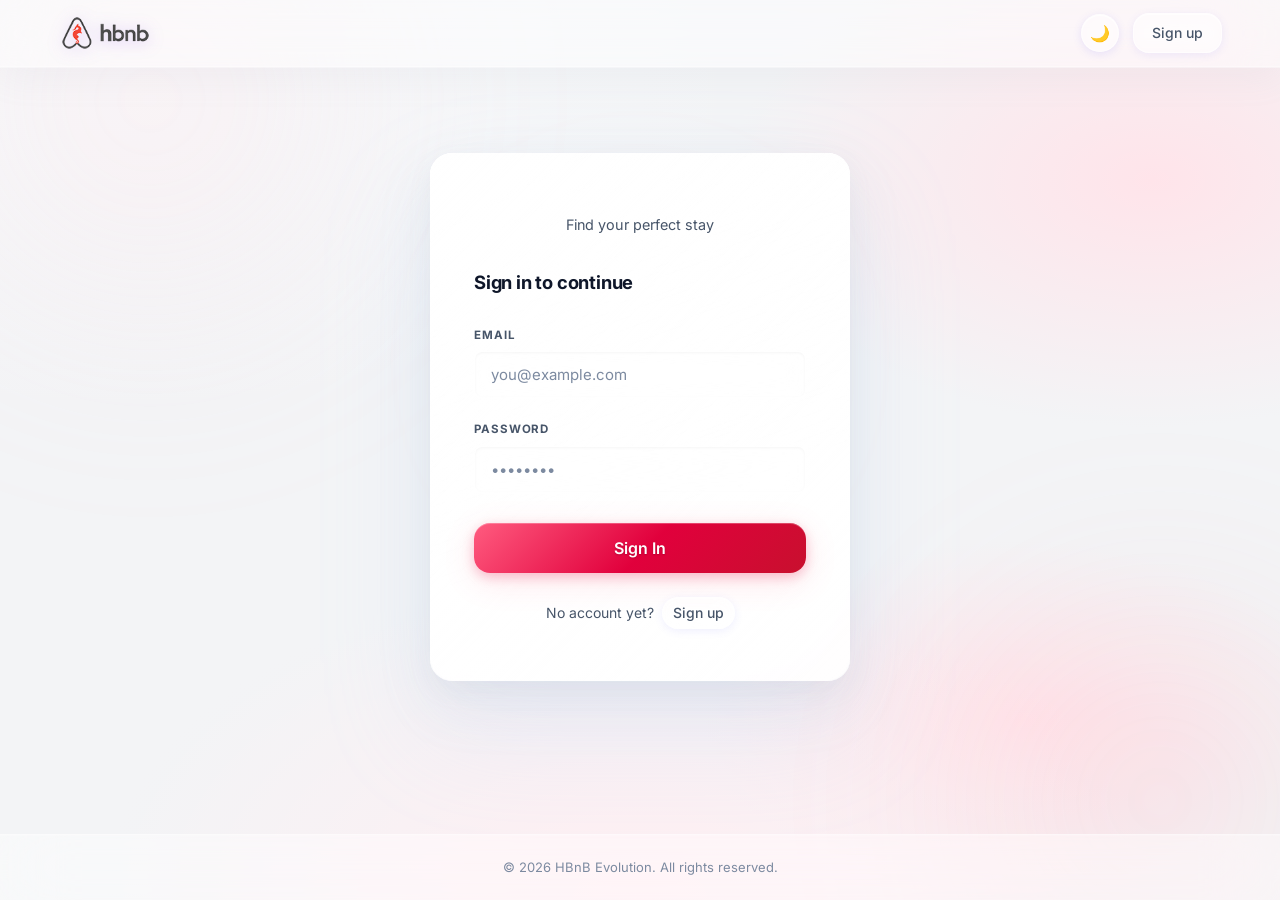
==== commit a6d8482f: "Feat : add docker and change some css" ====
--- a/part4/frontend/index.html
+++ b/part4/frontend/index.html
@@ -5,11 +5,12 @@
         <meta name="viewport" content="width=device-width, initial-scale=1.0" />
         <title>Places — HBnB</title>
         <link rel="icon" type="image/png" href="assets/logo.png" />
-        <link rel="stylesheet" href="css/styles.css" />
+        <link rel="stylesheet" href="css/styles.css?v=20260328r" />
         <script>
             if (localStorage.getItem("hbnb-theme") === "dark")
                 document.documentElement.dataset.theme = "dark";
         </script>
+        <script src="js/runtime-config.js?v=20260328d"></script>
     </head>
     <body>
         <div class="page-wrapper">
@@ -74,18 +75,69 @@
             <main>
                 <div class="page-header">
                     <h1>Available Places</h1>
-                    <p>Browse and book unique stays around the world.</p>
+                    <p id="places-subtitle">
+                        Browse and book unique stays around the world.
+                    </p>
                 </div>
 
-                <div class="filter-bar">
-                    <label for="price-filter">Max price per night</label>
-                    <select id="price-filter">
-                        <option value="all">All</option>
-                        <option value="50">$50</option>
-                        <option value="150">$150</option>
-                        <option value="300">$300</option>
-                    </select>
-                </div>
+                <section class="places-explorer">
+                    <div class="filter-bar places-controls">
+                        <div class="filter-group">
+                            <label for="price-filter"
+                                >Max price per night</label
+                            >
+                            <select id="price-filter">
+                                <option value="all">All</option>
+                                <option value="50">$50</option>
+                                <option value="150">$150</option>
+                                <option value="300">$300</option>
+                            </select>
+                        </div>
+
+                        <div class="filter-group filter-group-location">
+                            <label>Your location</label>
+                            <button
+                                type="button"
+                                id="locate-user-btn"
+                                class="login-button"
+                            >
+                                Use my location
+                            </button>
+                            <p id="location-status" class="places-meta-text">
+                                Distance filter is off until you share your
+                                location.
+                            </p>
+                        </div>
+
+                        <div class="filter-group filter-group-distance">
+                            <label for="distance-filter">Distance radius</label>
+                            <input
+                                type="range"
+                                id="distance-filter"
+                                min="5"
+                                max="500"
+                                step="5"
+                                value="75"
+                                disabled
+                            />
+                            <p class="places-meta-text">
+                                Showing places within
+                                <strong id="distance-value">75 km</strong>
+                            </p>
+                        </div>
+
+                        <label class="places-checkbox">
+                            <input type="checkbox" id="nearby-only" disabled />
+                            <span>Only show nearby stays</span>
+                        </label>
+                    </div>
+
+                    <div class="places-results-bar">
+                        <p id="places-results-summary" class="places-meta-text">
+                            Loading places…
+                        </p>
+                    </div>
+                </section>
 
                 <div id="places-list">
                     <div class="spinner-wrapper">
@@ -103,6 +155,6 @@
             import { initTheme } from "./js/theme.js";
             initTheme();
         </script>
-        <script type="module" src="js/places.js"></script>
+        <script type="module" src="js/places.js?v=20260328d"></script>
     </body>
 </html>
--- a/part4/frontend/css/styles.css
+++ b/part4/frontend/css/styles.css
@@ -9,75 +9,75 @@
    ────────────────────────────────────────────────── */
 :root {
     /* Background */
-    --bg-a: #c7d2fe;
-    --bg-b: #e9d5ff;
-    --bg-c: #fbcfe8;
-    --bg-d: #bfdbfe;
+    --bg-a: #f3f4f6;
+    --bg-b: #ffe4ea;
+    --bg-c: #ffeef2;
+    --bg-d: #f8fafc;
 
     /* Glass */
-    --glass-bg: rgba(255, 255, 255, 0.62);
-    --glass-bg-hover: rgba(255, 255, 255, 0.8);
-    --glass-blur: blur(28px) saturate(200%) brightness(1.06);
+    --glass-bg: rgba(255, 255, 255, 0.46);
+    --glass-bg-hover: rgba(255, 255, 255, 0.56);
+    --glass-blur: blur(52px) saturate(185%) brightness(1.1);
     --glass-shadow:
-        0 4px 6px rgba(99, 102, 241, 0.05),
-        0 12px 28px rgba(99, 102, 241, 0.12),
-        0 32px 64px rgba(139, 92, 246, 0.08),
+        0 10px 24px rgba(148, 163, 184, 0.08),
+        0 24px 56px rgba(148, 163, 184, 0.12),
+        0 48px 110px rgba(191, 219, 254, 0.22),
         inset 0 1px 0 rgba(255, 255, 255, 1),
-        inset 0 0 0 1px rgba(255, 255, 255, 0.55);
+        inset 0 0 0 1px rgba(255, 255, 255, 0.52);
 
     /* Gradient border (used via ::after) */
     --grad-border-light: linear-gradient(
         135deg,
-        rgba(255, 255, 255, 0.95) 0%,
-        rgba(200, 180, 255, 0.6) 40%,
-        rgba(255, 255, 255, 0.2) 100%
+        rgba(255, 255, 255, 0.96) 0%,
+        rgba(255, 255, 255, 0.42) 38%,
+        rgba(255, 255, 255, 0.12) 100%
     );
 
     /* Sheen */
     --sheen: linear-gradient(
         160deg,
-        rgba(255, 255, 255, 0.8) 0%,
-        rgba(255, 255, 255, 0.35) 30%,
+        rgba(255, 255, 255, 0.92) 0%,
+        rgba(255, 255, 255, 0.34) 26%,
         rgba(255, 255, 255, 0) 65%
     );
 
     /* Navbar / footer */
-    --navbar-bg: rgba(255, 255, 255, 0.75);
-    --navbar-border: rgba(200, 190, 255, 0.35);
-    --footer-bg: rgba(255, 255, 255, 0.6);
+    --navbar-bg: rgba(255, 255, 255, 0.48);
+    --navbar-border: rgba(255, 255, 255, 0.36);
+    --footer-bg: rgba(255, 255, 255, 0.42);
 
     /* Accent */
-    --accent: #7c3aed;
-    --accent-2: #4f46e5;
-    --accent-light: #8b5cf6;
+    --accent: #e1003c;
+    --accent-2: #c8102e;
+    --accent-light: #ff5b7f;
     --accent-grad: linear-gradient(
         135deg,
-        #7c3aed 0%,
-        #6366f1 50%,
-        #4f46e5 100%
+        #ff5b7f 0%,
+        #e1003c 52%,
+        #c8102e 100%
     );
-    --accent-glow: rgba(124, 58, 237, 0.4);
-    --accent-glow-2: rgba(99, 102, 241, 0.25);
+    --accent-glow: rgba(225, 0, 60, 0.22);
+    --accent-glow-2: rgba(255, 91, 127, 0.16);
 
     /* Text */
-    --text-primary: #1e1b4b;
-    --text-secondary: #4c4894;
-    --text-muted: #8b87b8;
+    --text-primary: #0f172a;
+    --text-secondary: #475569;
+    --text-muted: #7c8aa0;
 
     /* Inputs */
-    --input-bg: rgba(255, 255, 255, 0.65);
-    --input-border: rgba(167, 139, 250, 0.4);
-    --input-focus-bg: rgba(237, 233, 254, 0.85);
+    --input-bg: rgba(255, 255, 255, 0.4);
+    --input-border: rgba(255, 255, 255, 0.3);
+    --input-focus-bg: rgba(255, 240, 244, 0.56);
 
     /* Misc */
     --danger: #dc2626;
     --success: #16a34a;
     --card-border: #ddd;
-    --review-bg: rgba(255, 255, 255, 0.5);
-    --select-option-bg: #f5f3ff;
-    --orb-a: #818cf8;
-    --orb-b: #c084fc;
-    --orb-c: #f472b6;
+    --review-bg: rgba(255, 255, 255, 0.34);
+    --select-option-bg: #f8fafc;
+    --orb-a: #fecdd3;
+    --orb-b: #fda4af;
+    --orb-c: #ffe4e6;
 
     --radius-sm: 8px;
     --radius-md: 16px;
@@ -86,54 +86,57 @@
     --transition: 0.22s cubic-bezier(0.4, 0, 0.2, 1);
     --header-height: 66px;
     --footer-height: 64px;
+    --section-gap: 24px;
+    --card-gap: 24px;
 }
 
 /* ──────────────────────────────────────────────────
    DARK THEME
    ────────────────────────────────────────────────── */
 [data-theme="dark"] {
-    --bg-a: #0f0c29;
-    --bg-b: #16123d;
-    --bg-c: #1e1854;
-    --bg-d: #0d0a25;
+    --bg-a: #12070b;
+    --bg-b: #1f0f16;
+    --bg-c: #33111d;
+    --bg-d: #090204;
 
     --glass-bg: rgba(255, 255, 255, 0.08);
     --glass-bg-hover: rgba(255, 255, 255, 0.12);
-    --glass-blur: blur(28px) saturate(180%) brightness(1.12);
+    --glass-blur: blur(52px) saturate(190%) brightness(1.18);
     --glass-shadow:
-        0 4px 6px rgba(0, 0, 0, 0.25), 0 12px 28px rgba(0, 0, 0, 0.45),
-        0 32px 64px rgba(0, 0, 0, 0.3), inset 0 1px 0 rgba(255, 255, 255, 0.12),
-        inset 0 0 0 1px rgba(255, 255, 255, 0.06);
+        0 10px 20px rgba(0, 0, 0, 0.28), 0 26px 58px rgba(0, 0, 0, 0.42),
+        0 50px 110px rgba(80, 7, 36, 0.22),
+        inset 0 1px 0 rgba(255, 255, 255, 0.18),
+        inset 0 0 0 1px rgba(255, 255, 255, 0.08);
 
     --grad-border-light: linear-gradient(
         135deg,
-        rgba(255, 255, 255, 0.25) 0%,
-        rgba(124, 58, 237, 0.3) 50%,
-        rgba(255, 255, 255, 0.05) 100%
+        rgba(255, 255, 255, 0.22) 0%,
+        rgba(255, 255, 255, 0.12) 50%,
+        rgba(255, 255, 255, 0.04) 100%
     );
 
     --sheen: linear-gradient(
         160deg,
-        rgba(255, 255, 255, 0.1) 0%,
-        rgba(255, 255, 255, 0.04) 35%,
+        rgba(255, 255, 255, 0.15) 0%,
+        rgba(255, 255, 255, 0.05) 35%,
         rgba(255, 255, 255, 0) 65%
     );
 
-    --navbar-bg: rgba(8, 6, 22, 0.8);
-    --navbar-border: rgba(255, 255, 255, 0.07);
-    --footer-bg: rgba(8, 6, 22, 0.7);
-
-    --accent: #8b5cf6;
-    --accent-2: #6366f1;
-    --accent-light: #a78bfa;
+    --navbar-bg: rgba(18, 7, 11, 0.46);
+    --navbar-border: rgba(255, 255, 255, 0.09);
+    --footer-bg: rgba(18, 7, 11, 0.34);
+
+    --accent: #ff6b8a;
+    --accent-2: #e1003c;
+    --accent-light: #ff9ab0;
     --accent-grad: linear-gradient(
         135deg,
-        #7c3aed 0%,
-        #6366f1 50%,
-        #4f46e5 100%
+        #ff9ab0 0%,
+        #ff6b8a 40%,
+        #e1003c 100%
     );
-    --accent-glow: rgba(139, 92, 246, 0.5);
-    --accent-glow-2: rgba(99, 102, 241, 0.3);
+    --accent-glow: rgba(255, 107, 138, 0.28);
+    --accent-glow-2: rgba(225, 0, 60, 0.18);
 
     --text-primary: #f1f5f9;
     --text-secondary: #e2e8f0;
@@ -148,9 +151,9 @@
     --card-border: rgba(255, 255, 255, 0.12);
     --review-bg: rgba(255, 255, 255, 0.08);
     --select-option-bg: #16123d;
-    --orb-a: #7c3aed;
-    --orb-b: #4f46e5;
-    --orb-c: #6366f1;
+    --orb-a: #e11d48;
+    --orb-b: #be123c;
+    --orb-c: #7f1d1d;
 }
 
 /* ──────────────────────────────────────────────────
@@ -306,6 +309,10 @@
     width: 100%;
 }
 
+main > * + * {
+    margin-top: var(--section-gap);
+}
+
 /* ──────────────────────────────────────────────────
    GLASS MIXIN — applied via class or mixin pattern
    ────────────────────────────────────────────────── */
@@ -317,6 +324,15 @@
     border-radius: var(--radius-lg);
     box-shadow: var(--glass-shadow);
     overflow: hidden;
+    isolation: isolate;
+}
+
+.glass::after,
+.place-card::after,
+.place-info::after,
+.detail-card::after {
+    backdrop-filter: blur(1px);
+    -webkit-backdrop-filter: blur(1px);
 }
 
 /* Gradient border */
@@ -344,6 +360,10 @@
     border-radius: inherit;
 }
 
+.glass::selection {
+    background: rgba(124, 58, 237, 0.18);
+}
+
 .glass > * {
     position: relative;
     z-index: 3;
@@ -359,12 +379,12 @@
     right: 0;
     z-index: 100;
     background: var(--navbar-bg);
-    backdrop-filter: blur(32px) saturate(200%);
-    -webkit-backdrop-filter: blur(32px) saturate(200%);
+    backdrop-filter: blur(46px) saturate(165%);
+    -webkit-backdrop-filter: blur(46px) saturate(165%);
     border-bottom: 1px solid var(--navbar-border);
     box-shadow:
-        0 1px 0 rgba(255, 255, 255, 0.5),
-        0 4px 24px rgba(99, 102, 241, 0.06);
+        0 1px 0 rgba(255, 255, 255, 0.42),
+        0 12px 34px rgba(148, 163, 184, 0.08);
     transition: background 0.3s ease;
 }
 
@@ -506,9 +526,10 @@
     font-size: 0.8125rem;
     color: var(--text-muted);
     background: var(--footer-bg);
-    backdrop-filter: blur(16px);
-    -webkit-backdrop-filter: blur(16px);
+    backdrop-filter: blur(34px) saturate(150%);
+    -webkit-backdrop-filter: blur(34px) saturate(150%);
     border-top: 1px solid var(--navbar-border);
+    box-shadow: inset 0 1px 0 rgba(255, 255, 255, 0.16);
 }
 
 /* ──────────────────────────────────────────────────
@@ -857,7 +878,7 @@
    PAGE HEADER
    ────────────────────────────────────────────────── */
 .page-header {
-    margin-bottom: 36px;
+    margin-bottom: var(--section-gap);
 }
 .page-header h1 {
     font-size: 2.1rem;
@@ -882,7 +903,7 @@
     display: flex;
     align-items: center;
     gap: 14px;
-    margin-bottom: 28px;
+    margin-bottom: var(--section-gap);
     flex-wrap: wrap;
 }
 .filter-bar label {
@@ -898,12 +919,79 @@
     min-width: 160px;
 }
 
+.places-explorer {
+    margin-bottom: var(--section-gap);
+}
+
+.places-controls {
+    padding: 20px 22px;
+    border-radius: 28px;
+    background: rgba(255, 255, 255, 0.34);
+    border: 1px solid rgba(124, 58, 237, 0.12);
+    box-shadow: 0 16px 34px rgba(99, 102, 241, 0.08);
+}
+
+[data-theme="dark"] .places-controls {
+    background: rgba(15, 23, 42, 0.46);
+    border-color: rgba(167, 139, 250, 0.18);
+}
+
+.filter-group {
+    display: flex;
+    flex-direction: column;
+    gap: 8px;
+}
+
+.filter-group-location {
+    min-width: 230px;
+}
+
+.filter-group-distance {
+    min-width: 240px;
+    flex: 1;
+}
+
+.places-meta-text {
+    margin: 0;
+    color: var(--text-secondary);
+    font-size: 0.84rem;
+    line-height: 1.5;
+}
+
+.places-checkbox {
+    display: inline-flex;
+    align-items: center;
+    gap: 10px;
+    padding: 10px 14px;
+    border-radius: 16px;
+    background: rgba(255, 255, 255, 0.34);
+    border: 1px solid rgba(124, 58, 237, 0.12);
+    color: var(--text-primary);
+    font-weight: 600;
+}
+
+[data-theme="dark"] .places-checkbox {
+    background: rgba(15, 23, 42, 0.42);
+    border-color: rgba(167, 139, 250, 0.18);
+}
+
+.places-results-bar {
+    display: flex;
+    justify-content: space-between;
+    gap: 12px;
+    margin-top: var(--card-gap);
+}
+
 /* ──────────────────────────────────────────────────
    PLACES GRID
    ────────────────────────────────────────────────── */
 .places-grid {
     display: flex;
     flex-wrap: wrap;
+}
+
+.places-grid-enhanced {
+    align-items: stretch;
 }
 
 /* ──────────────────────────────────────────────────
@@ -933,6 +1021,48 @@
         transform 0.3s cubic-bezier(0.34, 1.56, 0.64, 1),
         box-shadow 0.3s ease,
         background 0.2s ease;
+}
+
+.place-card-image-wrapper {
+    width: 100%;
+    aspect-ratio: 16 / 10;
+    border-radius: 14px;
+    overflow: hidden;
+    margin-bottom: 2px;
+}
+
+.place-card-image {
+    width: 100%;
+    height: 100%;
+    object-fit: cover;
+    display: block;
+}
+
+.place-card-featured {
+    flex-basis: calc(66.666% - 40px);
+}
+
+.place-card-headline {
+    display: flex;
+    align-items: flex-start;
+    justify-content: space-between;
+    gap: 16px;
+    margin-bottom: 8px;
+}
+
+.place-card-footer {
+    margin-top: auto;
+    padding-top: 8px;
+}
+
+.badge-distance {
+    background: rgba(59, 130, 246, 0.14);
+    color: #1d4ed8;
+}
+
+[data-theme="dark"] .badge-distance {
+    background: rgba(96, 165, 250, 0.16);
+    color: #bfdbfe;
 }
 
 /* Gradient border */
@@ -1123,6 +1253,116 @@
     -webkit-background-clip: text;
     -webkit-text-fill-color: transparent;
     background-clip: text;
+}
+
+.place-hero-image-wrapper {
+    width: 100%;
+    aspect-ratio: 16 / 9;
+    border-radius: 24px;
+    overflow: hidden;
+    margin-bottom: 22px;
+    box-shadow: 0 16px 36px rgba(99, 102, 241, 0.16);
+    position: relative;
+}
+
+.place-hero-image {
+    width: 100%;
+    height: 100%;
+    object-fit: cover;
+    display: block;
+}
+
+.place-gallery {
+    display: flex;
+    flex-direction: column;
+    gap: 14px;
+    margin-bottom: 22px;
+}
+
+.place-gallery-nav {
+    position: absolute;
+    top: 50%;
+    transform: translateY(-50%);
+    width: 44px;
+    height: 44px;
+    border: 0;
+    border-radius: 999px;
+    background: rgba(15, 23, 42, 0.52);
+    color: white;
+    font-size: 1.8rem;
+    line-height: 1;
+    display: inline-flex;
+    align-items: center;
+    justify-content: center;
+    cursor: pointer;
+    z-index: 4;
+    transition:
+        background var(--transition),
+        transform var(--transition);
+}
+
+.place-gallery-nav:hover {
+    background: rgba(15, 23, 42, 0.72);
+    transform: translateY(-50%) scale(1.03);
+}
+
+.place-gallery-nav-prev {
+    left: 16px;
+}
+
+.place-gallery-nav-next {
+    right: 16px;
+}
+
+.place-gallery-toolbar {
+    display: flex;
+    align-items: center;
+    justify-content: space-between;
+    gap: 12px;
+}
+
+.place-gallery-caption {
+    margin: 0;
+    color: var(--text-secondary);
+    font-size: 0.9rem;
+}
+
+.place-gallery-status {
+    min-width: 64px;
+    text-align: center;
+    padding: 8px 12px;
+    border-radius: 999px;
+    background: rgba(124, 58, 237, 0.12);
+    color: var(--text-primary);
+    font-weight: 700;
+}
+
+.place-map-card {
+    margin-top: 24px;
+    margin-bottom: 20px;
+}
+
+.place-map-header {
+    display: flex;
+    align-items: flex-end;
+    justify-content: space-between;
+    gap: 14px;
+    margin-bottom: 14px;
+}
+
+.place-map-copy {
+    margin: 0;
+    color: var(--text-secondary);
+    font-size: 0.9rem;
+}
+
+.place-map {
+    width: 100%;
+    height: 320px;
+    border-radius: 24px;
+    overflow: hidden;
+    border: 1px solid rgba(124, 58, 237, 0.16);
+    box-shadow: inset 0 1px 0 rgba(255, 255, 255, 0.26);
 }
 .detail-meta {
     display: flex;
@@ -1347,9 +1587,30 @@
 .profile-layout {
     display: grid;
     grid-template-columns: 1.15fr 0.85fr;
-    gap: 28px;
-    margin-bottom: 28px;
-    align-items: start;
+    gap: var(--card-gap);
+    margin-bottom: 0;
+    align-items: stretch;
+}
+
+.profile-main-column,
+.profile-side-column {
+    display: flex;
+    flex-direction: column;
+    gap: var(--card-gap);
+    min-width: 0;
+}
+
+#profile-form-card {
+    flex: 1;
+    display: flex;
+    flex-direction: column;
+}
+
+#profile-form-card .form {
+    flex: 1;
+    display: flex;
+    flex-direction: column;
+    justify-content: space-between;
 }
 
 .profile-hero-main {
@@ -1439,15 +1700,144 @@
     color: var(--text-muted);
 }
 
+.place-photo-picker {
+    width: 100%;
+    display: flex;
+    align-items: center;
+    gap: 16px;
+    padding: 14px 16px;
+    border: 1px solid var(--input-border);
+    border-radius: 22px;
+    background: var(--input-bg);
+    color: var(--text-primary);
+    cursor: pointer;
+    transition:
+        border-color var(--transition),
+        background var(--transition),
+        box-shadow var(--transition);
+    text-align: left;
+}
+
+.place-photo-picker:hover {
+    border-color: var(--accent);
+    background: var(--input-focus-bg);
+    box-shadow: 0 10px 24px rgba(99, 102, 241, 0.12);
+}
+
+.place-photo-preview-wrapper {
+    flex: 0 0 112px;
+    width: 112px;
+    height: 84px;
+    border-radius: 18px;
+    overflow: hidden;
+    background:
+        linear-gradient(
+            135deg,
+            rgba(124, 58, 237, 0.12),
+            rgba(59, 130, 246, 0.12)
+        ),
+        rgba(255, 255, 255, 0.6);
+    border: 1px solid rgba(124, 58, 237, 0.14);
+    display: flex;
+    align-items: center;
+    justify-content: center;
+}
+
+.place-photo-preview {
+    width: 100%;
+    height: 100%;
+    object-fit: cover;
+    display: block;
+}
+
+.place-photo-placeholder {
+    font-size: 0.82rem;
+    color: var(--text-secondary);
+    font-weight: 600;
+    text-align: center;
+    padding: 12px;
+}
+
+.place-photo-picker-copy {
+    display: flex;
+    flex-direction: column;
+    gap: 6px;
+}
+
+.place-photo-picker-copy .profile-photo-hint {
+    margin: 0;
+}
+
+.place-photo-gallery {
+    display: grid;
+    grid-template-columns: repeat(auto-fit, minmax(120px, 1fr));
+    gap: 12px;
+    margin-top: 14px;
+}
+
+.place-photo-gallery-item {
+    position: relative;
+    border-radius: 18px;
+    overflow: hidden;
+    border: 1px solid rgba(124, 58, 237, 0.14);
+    background: rgba(255, 255, 255, 0.28);
+}
+
+.place-photo-gallery-image {
+    width: 100%;
+    aspect-ratio: 4 / 3;
+    object-fit: cover;
+    display: block;
+}
+
+.place-photo-remove {
+    width: 100%;
+    border: 0;
+    border-top: 1px solid rgba(124, 58, 237, 0.14);
+    background: rgba(255, 255, 255, 0.72);
+    color: var(--danger);
+    font: inherit;
+    font-size: 0.82rem;
+    font-weight: 700;
+    padding: 10px 12px;
+    cursor: pointer;
+}
+
+[data-theme="dark"] .place-photo-gallery-item {
+    background: rgba(15, 23, 42, 0.52);
+    border-color: rgba(167, 139, 250, 0.2);
+}
+
+[data-theme="dark"] .place-photo-remove {
+    background: rgba(15, 23, 42, 0.78);
+    border-top-color: rgba(167, 139, 250, 0.2);
+}
+
 .profile-section-header {
     display: flex;
     align-items: flex-start;
     justify-content: space-between;
-    gap: 18px;
+    gap: var(--card-gap);
 }
 
 .profile-modal-header {
-    margin-bottom: 18px;
+    margin-bottom: var(--card-gap);
+}
+
+.confirm-modal-card {
+    max-width: 460px;
+}
+
+.confirm-modal-copy {
+    margin: 0 0 var(--card-gap);
+    color: var(--text-secondary);
+    line-height: 1.7;
+}
+
+.confirm-modal-actions {
+    display: flex;
+    justify-content: flex-end;
+    gap: var(--card-gap);
 }
 
 .profile-place-actions {
@@ -1466,15 +1856,18 @@
     display: flex;
     align-items: flex-start;
     justify-content: space-between;
-    gap: 18px;
+    gap: var(--card-gap);
     padding: 18px 20px;
     border-radius: 22px;
-    background: rgba(255, 255, 255, 0.3);
-    border: 1px solid rgba(124, 58, 237, 0.12);
-    margin-top: 14px;
+    background: color-mix(in srgb, var(--glass-bg) 92%, white 8%);
+    border: 1px solid rgba(124, 58, 237, 0.14);
+    margin-top: var(--card-gap);
+    box-shadow:
+        0 14px 32px rgba(99, 102, 241, 0.08),
+        inset 0 1px 0 rgba(255, 255, 255, 0.6);
 }
 [data-theme="dark"] .notification-card {
-    background: rgba(15, 23, 42, 0.42);
+    background: color-mix(in srgb, var(--glass-bg) 96%, #0f172a 4%);
     border-color: rgba(167, 139, 250, 0.22);
 }
 
@@ -1491,6 +1884,7 @@
     display: flex;
     flex-direction: column;
     gap: 6px;
+    flex: 1;
 }
 
 .notification-message {
@@ -1505,33 +1899,85 @@
 
 .notification-actions {
     display: flex;
-    flex-wrap: wrap;
+    flex-direction: column;
+    align-items: flex-end;
+    gap: calc(var(--card-gap) / 2);
+    margin-left: auto;
+    flex-shrink: 0;
+}
+
+.notification-actions .login-button,
+.notification-actions .details-button {
+    min-width: 132px;
+    justify-content: center;
+}
+
+.notification-panel-actions {
+    display: flex;
+    flex-direction: column;
+    align-items: flex-end;
+    gap: calc(var(--card-gap) / 2);
+    margin-left: auto;
+    flex-shrink: 0;
+}
+
+.notification-panel-actions .login-button {
+    min-width: 148px;
+    justify-content: center;
+}
+
+#notifications-section {
+    margin-bottom: 0;
+}
+
+#my-reviews-section {
+    margin-bottom: 0;
+}
+
+.profile-inline-panel {
+    margin-bottom: 0;
+}
+
+.profile-inline-panel .profile-review-list {
     gap: 10px;
 }
 
-#notifications-section {
-    margin-bottom: 28px;
-}
-
-#my-reviews-section {
-    margin-bottom: 28px;
+.profile-inline-panel .profile-review-card {
+    padding: 14px 16px;
+}
+
+.profile-inline-panel .profile-review-header {
+    gap: 10px;
+    margin-bottom: 8px;
+}
+
+.profile-inline-panel .profile-review-stars {
+    font-size: 0.82rem;
+}
+
+.profile-inline-panel .profile-review-text {
+    font-size: 0.88rem;
+    line-height: 1.55;
 }
 
 .profile-review-list {
     display: flex;
     flex-direction: column;
-    gap: 14px;
+    gap: var(--card-gap);
 }
 
 .profile-review-card {
     padding: 18px 20px;
     border-radius: 22px;
-    background: rgba(255, 255, 255, 0.3);
-    border: 1px solid rgba(124, 58, 237, 0.12);
+    background: color-mix(in srgb, var(--glass-bg) 92%, white 8%);
+    border: 1px solid rgba(124, 58, 237, 0.14);
+    box-shadow:
+        0 14px 32px rgba(99, 102, 241, 0.08),
+        inset 0 1px 0 rgba(255, 255, 255, 0.58);
 }
 
 [data-theme="dark"] .profile-review-card {
-    background: rgba(15, 23, 42, 0.42);
+    background: color-mix(in srgb, var(--glass-bg) 96%, #0f172a 4%);
     border-color: rgba(167, 139, 250, 0.22);
 }
 
@@ -1539,8 +1985,8 @@
     display: flex;
     align-items: flex-start;
     justify-content: space-between;
-    gap: 16px;
-    margin-bottom: 10px;
+    gap: var(--card-gap);
+    margin-bottom: calc(var(--card-gap) / 2);
 }
 
 .profile-review-place-label {
@@ -2196,6 +2642,24 @@
         min-width: 0;
     }
 
+    .places-checkbox {
+        width: 100%;
+        justify-content: flex-start;
+    }
+
+    .places-results-bar {
+        margin-top: 10px;
+    }
+
+    .place-card-featured {
+        flex-basis: 100%;
+    }
+
+    .place-card-headline {
+        flex-direction: column;
+        align-items: flex-start;
+    }
+
     .form {
         padding: 28px 18px;
     }
@@ -2304,6 +2768,31 @@
         gap: 10px;
     }
 
+    .place-gallery-nav {
+        width: 40px;
+        height: 40px;
+        font-size: 1.5rem;
+    }
+
+    .place-gallery-toolbar {
+        flex-direction: column;
+        align-items: flex-start;
+    }
+
+    .place-map {
+        height: 260px;
+    }
+
+    .place-photo-picker {
+        align-items: flex-start;
+    }
+
+    .place-photo-preview-wrapper {
+        flex-basis: 88px;
+        width: 88px;
+        height: 72px;
+    }
+
     .amenity-option {
         width: 100%;
         justify-content: flex-start;
@@ -2356,6 +2845,17 @@
         font-size: 1.4rem;
     }
 
+    .place-photo-picker {
+        flex-direction: column;
+        align-items: stretch;
+    }
+
+    .place-photo-preview-wrapper {
+        width: 100%;
+        height: 140px;
+        flex-basis: auto;
+    }
+
     .page-header p,
     .detail-description,
     .profile-bio,
@@ -2380,6 +2880,10 @@
         gap: 16px;
     }
 
+    .places-controls {
+        padding: 18px 16px;
+    }
+
     .place-card-desc {
         -webkit-line-clamp: 3;
         line-clamp: 3;
@@ -2410,4 +2914,8 @@
     .spinner-wrapper {
         padding: 40px 16px;
     }
-}
+
+    .place-map {
+        height: 220px;
+    }
+}
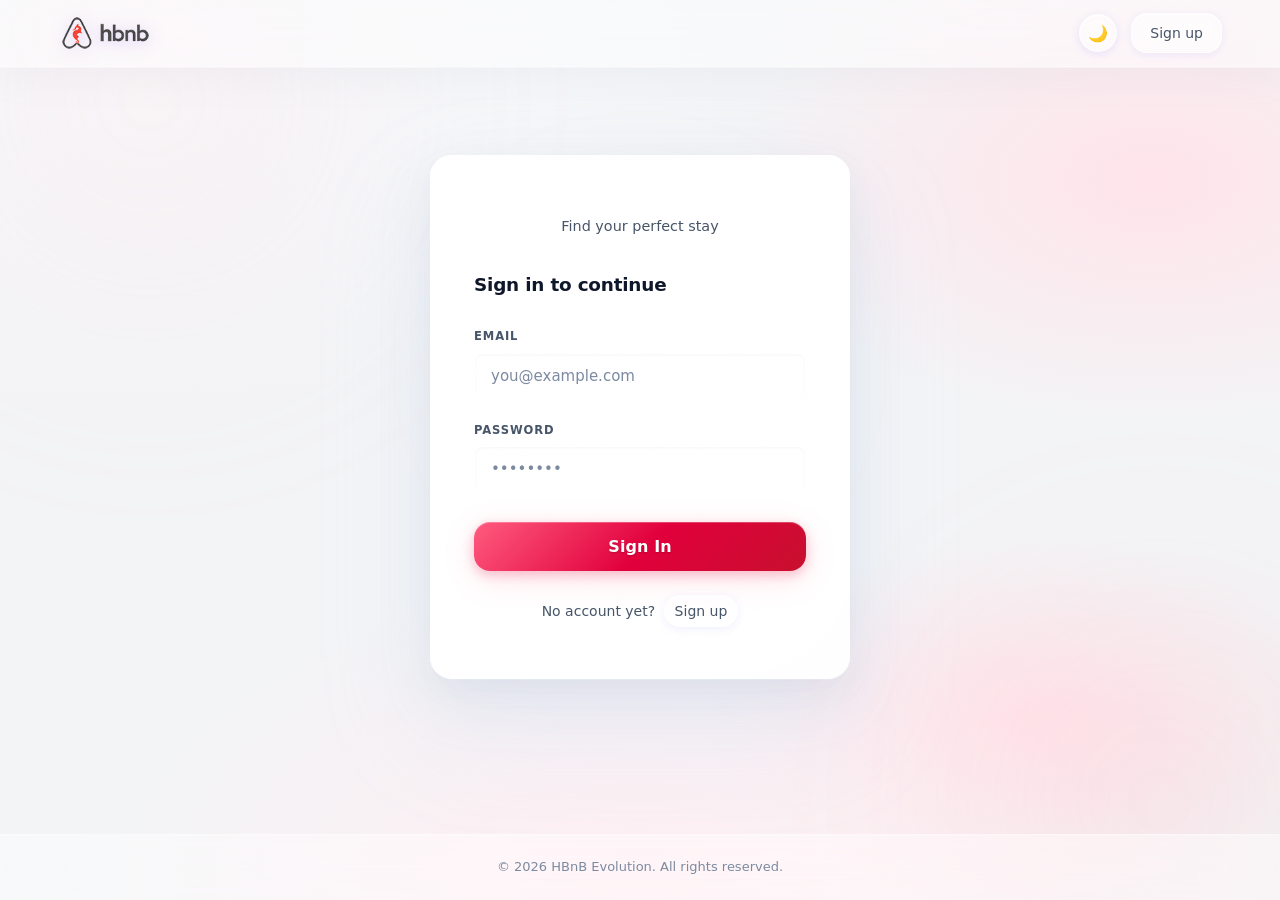
==== commit 82f894de: "feat: harden security, modernize deployment, and clean project structure" ====
--- a/part4/frontend/index.html
+++ b/part4/frontend/index.html
@@ -3,14 +3,15 @@
     <head>
         <meta charset="UTF-8" />
         <meta name="viewport" content="width=device-width, initial-scale=1.0" />
+        <meta
+            http-equiv="Content-Security-Policy"
+            content="default-src 'self'; base-uri 'self'; object-src 'none'; frame-ancestors 'none'; form-action 'self'; manifest-src 'self'; media-src 'self'; img-src 'self' data: blob: https:; style-src 'self' https://fonts.googleapis.com https://unpkg.com; font-src 'self' https://fonts.gstatic.com data:; script-src 'self' https://unpkg.com; connect-src 'self' http://localhost:5001 http://127.0.0.1:5001 https://nominatim.openstreetmap.org https://*.tile.openstreetmap.org;"
+        />
         <title>Places — HBnB</title>
         <link rel="icon" type="image/png" href="assets/logo.png" />
         <link rel="stylesheet" href="css/styles.css?v=20260328r" />
-        <script>
-            if (localStorage.getItem("hbnb-theme") === "dark")
-                document.documentElement.dataset.theme = "dark";
-        </script>
-        <script src="js/runtime-config.js?v=20260328d"></script>
+        <script src="js/theme-boot.js?v=20260328t"></script>
+        <script src="js/runtime-config.js?v=20260328s"></script>
     </head>
     <body>
         <div class="page-wrapper">
@@ -43,28 +44,28 @@
                             href="profile.html?action=new-place"
                             id="nav-add-place"
                             class="login-button"
-                            style="display: none"
+                            hidden
                             >+ Add Place</a
                         >
                         <a
                             href="profile.html"
                             id="nav-profile"
                             class="login-button"
-                            style="display: none"
+                            hidden
                             >My Profile</a
                         >
                         <a
                             href="login.html"
                             id="login-link"
                             class="login-button"
-                            style="display: none"
+                            hidden
                             >Login</a
                         >
                         <button
                             type="button"
                             id="nav-logout"
                             class="login-button"
-                            style="display: none"
+                            hidden
                         >
                             Sign Out
                         </button>
@@ -151,10 +152,7 @@
             </footer>
         </div>
 
-        <script type="module">
-            import { initTheme } from "./js/theme.js";
-            initTheme();
-        </script>
-        <script type="module" src="js/places.js?v=20260328d"></script>
+        <script type="module" src="js/theme-autoload.js?v=20260328t"></script>
+        <script type="module" src="js/places.js?v=20260328s"></script>
     </body>
 </html>
--- a/part4/frontend/css/styles.css
+++ b/part4/frontend/css/styles.css
@@ -165,6 +165,10 @@
     box-sizing: border-box;
     margin: 0;
     padding: 0;
+}
+
+[hidden] {
+    display: none !important;
 }
 html {
     font-size: 16px;
@@ -591,6 +595,88 @@
         0 2px 8px rgba(99, 102, 241, 0.1),
         inset 0 1px 0 rgba(255, 255, 255, 0.7);
 }
+
+.spinner-compact {
+    width: 18px;
+    height: 18px;
+    border-width: 2px;
+}
+
+.auth-submit-button {
+    margin-top: 8px;
+}
+
+.auth-footer-copy {
+    text-align: center;
+    margin-top: 24px;
+    font-size: 0.875rem;
+    color: var(--text-secondary);
+}
+
+.auth-footer-link {
+    padding: 4px 10px;
+    margin-left: 4px;
+}
+
+.auth-card-narrow {
+    max-width: 460px;
+}
+
+.login-logo-image {
+    display: block;
+    margin: 0 auto 12px;
+}
+
+.auth-form-grid {
+    display: grid;
+    grid-template-columns: 1fr 1fr;
+    gap: 16px;
+}
+
+.form-group-tight {
+    margin-bottom: 0;
+}
+
+.form-group-top-gap {
+    margin-top: 20px;
+}
+
+.helper-text-muted {
+    color: var(--text-muted);
+    font-size: 0.875rem;
+}
+
+.helper-text-block {
+    padding: 8px 0;
+}
+
+.place-card-clickable {
+    cursor: pointer;
+}
+
+.place-card-staggered {
+    animation-delay: 50ms;
+}
+
+.place-amenities-block {
+    margin-top: 20px;
+}
+
+.place-price-card {
+    text-align: center;
+}
+
+.place-price-label {
+    font-size: 0.75rem;
+    color: var(--text-muted);
+    text-transform: uppercase;
+    letter-spacing: 0.6px;
+    margin-bottom: 8px;
+}
+
+.empty-state-back-link {
+    margin-top: 16px;
+}
 [data-theme="dark"] .login-button {
     background: rgba(255, 255, 255, 0.07);
     border-color: rgba(255, 255, 255, 0.12);
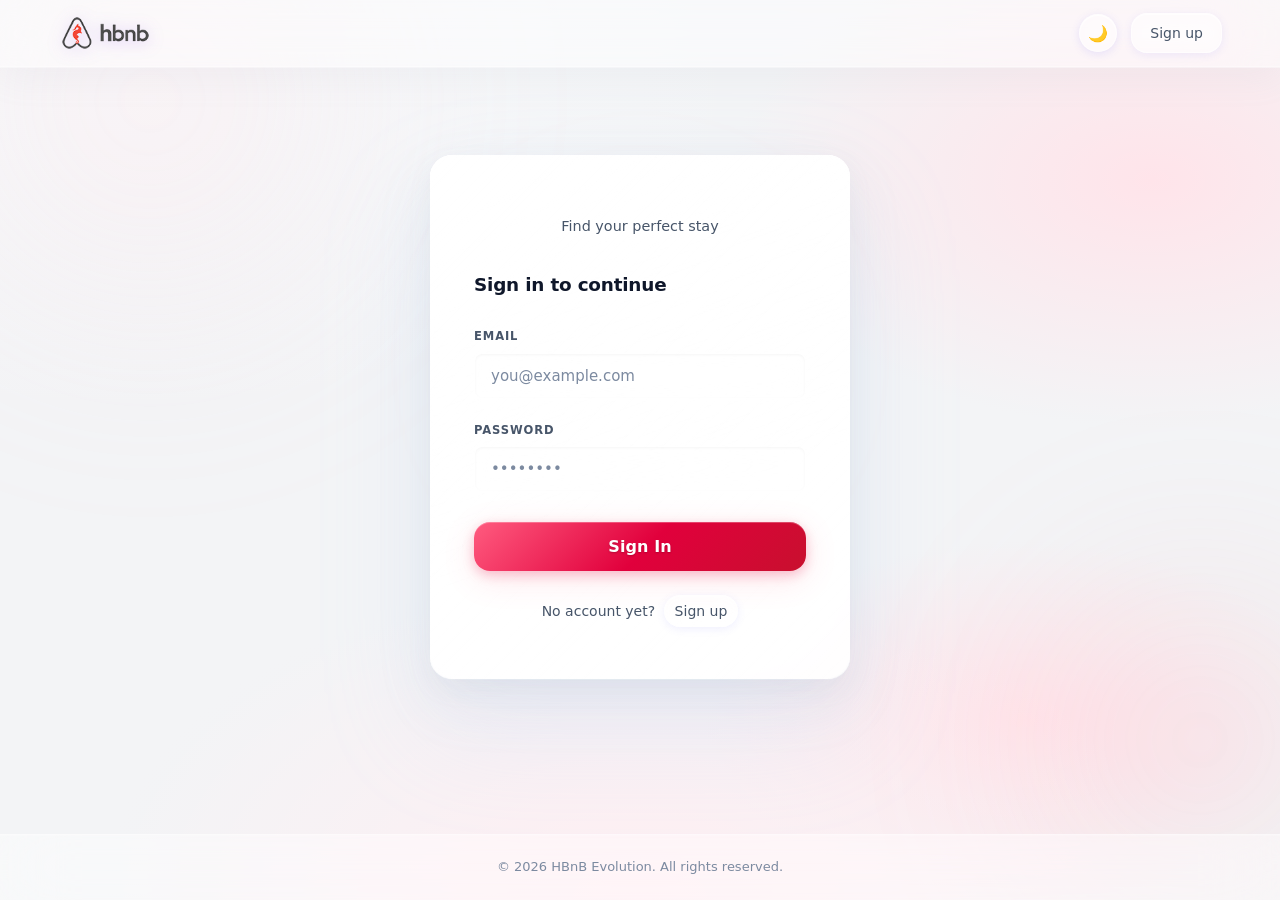
==== commit da4e288f: "feat: harden https auth flow and stabilize profile data loading" ====
--- a/part4/frontend/index.html
+++ b/part4/frontend/index.html
@@ -5,7 +5,7 @@
         <meta name="viewport" content="width=device-width, initial-scale=1.0" />
         <meta
             http-equiv="Content-Security-Policy"
-            content="default-src 'self'; base-uri 'self'; object-src 'none'; frame-ancestors 'none'; form-action 'self'; manifest-src 'self'; media-src 'self'; img-src 'self' data: blob: https:; style-src 'self' https://fonts.googleapis.com https://unpkg.com; font-src 'self' https://fonts.gstatic.com data:; script-src 'self' https://unpkg.com; connect-src 'self' http://localhost:5001 http://127.0.0.1:5001 https://nominatim.openstreetmap.org https://*.tile.openstreetmap.org;"
+            content="default-src 'self'; base-uri 'self'; object-src 'none'; frame-ancestors 'none'; form-action 'self'; manifest-src 'self'; media-src 'self'; img-src 'self' data: blob: https:; style-src 'self' https://fonts.googleapis.com https://unpkg.com; font-src 'self' https://fonts.gstatic.com data:; script-src 'self' https://unpkg.com; connect-src 'self' http://localhost:5001 http://127.0.0.1:5001 https://localhost:5443 https://127.0.0.1:5443 https://nominatim.openstreetmap.org https://*.tile.openstreetmap.org;"
         />
         <title>Places — HBnB</title>
         <link rel="icon" type="image/png" href="assets/logo.png" />
--- a/part4/frontend/css/styles.css
+++ b/part4/frontend/css/styles.css
@@ -1254,10 +1254,12 @@
     box-shadow: inset 0 1px 0 rgba(255, 255, 255, 0.5);
 }
 [data-theme="dark"] .badge-price {
-    background: rgba(167, 139, 250, 0.12);
-    color: #c4b5fd;
-    border-color: rgba(167, 139, 250, 0.25);
-    box-shadow: none;
+    background: rgba(244, 63, 94, 0.18);
+    color: #ffe4ea;
+    border-color: rgba(251, 113, 133, 0.34);
+    box-shadow:
+        0 0 0 1px rgba(255, 255, 255, 0.03),
+        inset 0 1px 0 rgba(255, 255, 255, 0.08);
 }
 
 /* ──────────────────────────────────────────────────
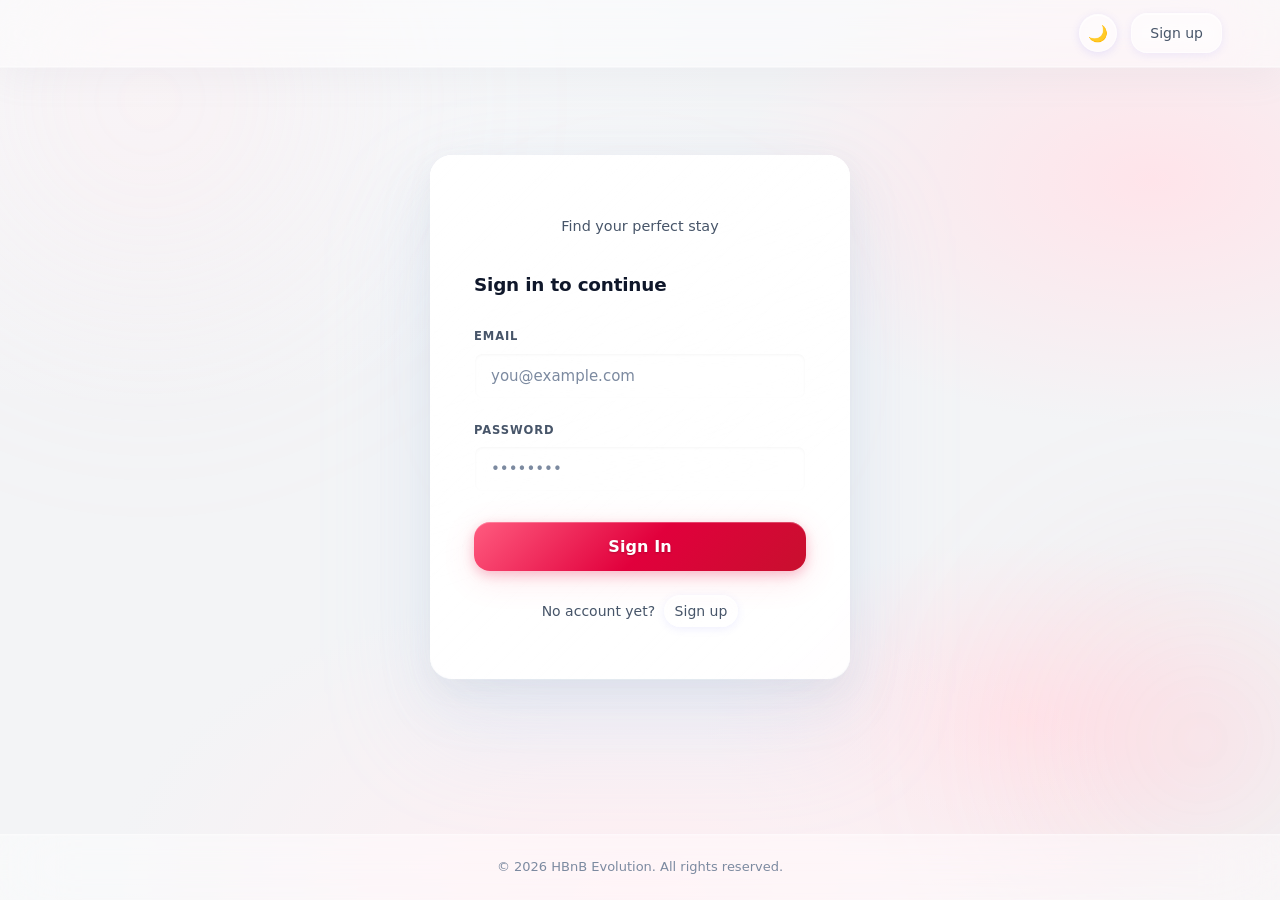
==== commit 3afa0ee6: "Feat : "Refine admin moderation, place visibility, and place creation flow"" ====
--- a/part4/frontend/index.html
+++ b/part4/frontend/index.html
@@ -53,6 +53,13 @@
                             class="login-button"
                             hidden
                             >My Profile</a
+                        >
+                        <a
+                            href="profile.html?admin=1"
+                            id="nav-admin-panel"
+                            class="login-button"
+                            hidden
+                            >Admin Panel</a
                         >
                         <a
                             href="login.html"
--- a/part4/frontend/css/styles.css
+++ b/part4/frontend/css/styles.css
@@ -1108,6 +1108,10 @@
         box-shadow 0.3s ease,
         background 0.2s ease;
 }
+[data-theme="dark"] .place-card {
+    background: rgba(34, 24, 33, 0.54);
+    border-color: rgba(255, 255, 255, 0.08);
+}
 
 .place-card-image-wrapper {
     width: 100%;
@@ -1165,6 +1169,12 @@
     z-index: 2;
     transition: opacity 0.3s ease;
 }
+[data-theme="dark"] .place-card::after {
+    background:
+        linear-gradient(rgba(34, 24, 33, 0.54), rgba(34, 24, 33, 0.54))
+            padding-box,
+        var(--grad-border-light) border-box;
+}
 
 /* Sheen */
 .place-card::before {
@@ -1176,6 +1186,15 @@
     z-index: 1;
     border-radius: inherit;
 }
+[data-theme="dark"] .place-card::before {
+    background:
+        linear-gradient(
+            160deg,
+            rgba(255, 255, 255, 0.12) 0%,
+            rgba(255, 255, 255, 0.04) 34%,
+            rgba(255, 255, 255, 0) 68%
+        );
+}
 
 .place-card > * {
     position: relative;
@@ -1218,12 +1237,16 @@
     color: var(--text-primary);
     line-height: 1.3;
     letter-spacing: -0.1px;
+    flex: 1 1 auto;
+    min-width: 0;
 }
 .place-card-meta {
     display: flex;
     align-items: center;
     gap: 8px;
-    flex-wrap: wrap;
+    flex-wrap: nowrap;
+    flex: 0 0 auto;
+    white-space: nowrap;
 }
 .place-card-desc {
     color: var(--text-secondary);
@@ -1246,12 +1269,15 @@
     font-size: 0.72rem;
     font-weight: 700;
     letter-spacing: 0.3px;
+    white-space: nowrap;
+    flex: 0 0 auto;
 }
 .badge-price {
     background: rgba(124, 58, 237, 0.1);
     color: var(--accent);
     border: 1px solid rgba(124, 58, 237, 0.22);
     box-shadow: inset 0 1px 0 rgba(255, 255, 255, 0.5);
+    min-width: max-content;
 }
 [data-theme="dark"] .badge-price {
     background: rgba(244, 63, 94, 0.18);
@@ -1260,6 +1286,16 @@
     box-shadow:
         0 0 0 1px rgba(255, 255, 255, 0.03),
         inset 0 1px 0 rgba(255, 255, 255, 0.08);
+}
+.badge-hidden {
+    background: rgba(148, 163, 184, 0.16);
+    color: #475569;
+    border: 1px solid rgba(100, 116, 139, 0.22);
+}
+[data-theme="dark"] .badge-hidden {
+    background: rgba(71, 85, 105, 0.34);
+    color: #e2e8f0;
+    border-color: rgba(148, 163, 184, 0.22);
 }
 
 /* ──────────────────────────────────────────────────
@@ -1301,6 +1337,10 @@
     border-radius: var(--radius-lg);
     box-shadow: var(--glass-shadow);
     overflow: hidden;
+}
+[data-theme="dark"] .place-info,
+[data-theme="dark"] .detail-card {
+    background: rgba(34, 24, 33, 0.54);
 }
 .place-info::after,
 .detail-card::after {
@@ -1315,6 +1355,13 @@
     pointer-events: none;
     z-index: 2;
 }
+[data-theme="dark"] .place-info::after,
+[data-theme="dark"] .detail-card::after {
+    background:
+        linear-gradient(rgba(34, 24, 33, 0.54), rgba(34, 24, 33, 0.54))
+            padding-box,
+        var(--grad-border-light) border-box;
+}
 .place-info::before,
 .detail-card::before {
     content: "";
@@ -1324,6 +1371,16 @@
     pointer-events: none;
     z-index: 1;
     border-radius: inherit;
+}
+[data-theme="dark"] .place-info::before,
+[data-theme="dark"] .detail-card::before {
+    background:
+        linear-gradient(
+            160deg,
+            rgba(255, 255, 255, 0.12) 0%,
+            rgba(255, 255, 255, 0.04) 34%,
+            rgba(255, 255, 255, 0) 68%
+        );
 }
 .place-info > *,
 .detail-card > * {
@@ -1473,11 +1530,11 @@
     letter-spacing: 1.1px;
     margin-bottom: 16px;
     padding-bottom: 10px;
-    border-bottom: 1px solid rgba(124, 58, 237, 0.12);
+    border-bottom: 1px solid rgba(225, 0, 60, 0.12);
 }
 [data-theme="dark"] .section-title {
     color: #cbd5e1;
-    border-bottom-color: rgba(167, 139, 250, 0.18);
+    border-bottom-color: rgba(255, 107, 138, 0.18);
 }
 
 /* Amenities */
@@ -1489,8 +1546,8 @@
     margin-top: 10px;
 }
 .amenity-tag {
-    background: rgba(99, 102, 241, 0.08);
-    border: 1px solid rgba(99, 102, 241, 0.18);
+    background: rgba(225, 0, 60, 0.08);
+    border: 1px solid rgba(225, 0, 60, 0.18);
     color: var(--accent);
     padding: 8px 18px;
     border-radius: 100px;
@@ -1500,16 +1557,16 @@
     transition: all var(--transition);
 }
 .amenity-tag:hover {
-    background: rgba(99, 102, 241, 0.14);
+    background: rgba(225, 0, 60, 0.14);
     transform: translateY(-1px);
     box-shadow:
-        0 4px 12px rgba(99, 102, 241, 0.2),
+        0 4px 12px rgba(225, 0, 60, 0.2),
         inset 0 1px 0 rgba(255, 255, 255, 0.6);
 }
 [data-theme="dark"] .amenity-tag {
-    background: rgba(99, 102, 241, 0.16);
-    color: #e9ddff;
-    border-color: rgba(167, 139, 250, 0.34);
+    background: rgba(225, 0, 60, 0.14);
+    color: #ffe4ea;
+    border-color: rgba(255, 107, 138, 0.3);
     box-shadow: none;
 }
 
@@ -1545,10 +1602,10 @@
 [data-theme="dark"] .review-card {
     background: linear-gradient(
         180deg,
-        rgba(51, 65, 85, 0.78) 0%,
-        rgba(67, 56, 202, 0.26) 100%
+        rgba(58, 34, 42, 0.82) 0%,
+        rgba(126, 34, 68, 0.2) 100%
     );
-    border-color: rgba(167, 139, 250, 0.22);
+    border-color: rgba(255, 107, 138, 0.2);
     box-shadow:
         inset 0 1px 0 rgba(255, 255, 255, 0.08),
         0 12px 28px rgba(0, 0, 0, 0.24);
@@ -1578,8 +1635,8 @@
 [data-theme="dark"] .review-card:hover {
     background: linear-gradient(
         180deg,
-        rgba(71, 85, 105, 0.88) 0%,
-        rgba(79, 70, 229, 0.34) 100%
+        rgba(72, 40, 50, 0.9) 0%,
+        rgba(159, 18, 57, 0.26) 100%
     );
 }
 
@@ -1618,11 +1675,11 @@
     margin-top: 14px;
     padding: 12px 14px;
     border-radius: 16px;
-    background: rgba(99, 102, 241, 0.07);
+    background: rgba(225, 0, 60, 0.06);
 }
 [data-theme="dark"] .review-response {
-    background: rgba(99, 102, 241, 0.16);
-    border: 1px solid rgba(129, 140, 248, 0.28);
+    background: rgba(225, 0, 60, 0.12);
+    border: 1px solid rgba(255, 107, 138, 0.22);
 }
 
 .review-response-label {
@@ -1694,11 +1751,43 @@
     flex-direction: column;
 }
 
+[data-theme="dark"] #profile-form-card {
+    background: rgba(23, 17, 27, 0.62);
+}
+
+[data-theme="dark"] #profile-form-card::after {
+    background:
+        linear-gradient(rgba(23, 17, 27, 0.62), rgba(23, 17, 27, 0.62))
+            padding-box,
+        var(--grad-border-light) border-box;
+}
+
+[data-theme="dark"] #profile-form-card::before {
+    background:
+        linear-gradient(
+            160deg,
+            rgba(255, 255, 255, 0.1) 0%,
+            rgba(255, 255, 255, 0.04) 32%,
+            rgba(255, 255, 255, 0) 68%
+        );
+}
+
 #profile-form-card .form {
     flex: 1;
     display: flex;
     flex-direction: column;
     justify-content: space-between;
+}
+
+[data-theme="dark"] #profile-form-card input,
+[data-theme="dark"] #profile-form-card textarea {
+    background: rgba(255, 255, 255, 0.08);
+    border-color: rgba(255, 255, 255, 0.16);
+}
+
+[data-theme="dark"] #profile-form-card input:focus,
+[data-theme="dark"] #profile-form-card textarea:focus {
+    background: rgba(255, 255, 255, 0.12);
 }
 
 .profile-hero-main {
@@ -1804,6 +1893,8 @@
         background var(--transition),
         box-shadow var(--transition);
     text-align: left;
+    min-width: 0;
+    overflow: hidden;
 }
 
 .place-photo-picker:hover {
@@ -1850,6 +1941,13 @@
     display: flex;
     flex-direction: column;
     gap: 6px;
+    min-width: 0;
+    flex: 1 1 auto;
+}
+
+.place-photo-picker-copy strong,
+.place-photo-picker-copy .profile-photo-hint {
+    overflow-wrap: anywhere;
 }
 
 .place-photo-picker-copy .profile-photo-hint {
@@ -1861,6 +1959,8 @@
     grid-template-columns: repeat(auto-fit, minmax(120px, 1fr));
     gap: 12px;
     margin-top: 14px;
+    width: 100%;
+    min-width: 0;
 }
 
 .place-photo-gallery-item {
@@ -2106,11 +2206,141 @@
     line-height: 1.65;
 }
 
+.admin-panel {
+    display: flex;
+    flex-direction: column;
+    gap: 18px;
+}
+
+.admin-modal-card {
+    width: min(1100px, 100%);
+    max-height: min(88vh, 980px);
+    overflow: hidden;
+    display: flex;
+    flex-direction: column;
+}
+
+.admin-tabs {
+    display: flex;
+    gap: 10px;
+    flex-wrap: wrap;
+}
+
+.admin-tab.is-active {
+    background: var(--accent-grad);
+    color: #fff;
+    border-color: transparent;
+    box-shadow:
+        0 1px 0 rgba(255, 255, 255, 0.22) inset,
+        0 8px 24px var(--accent-glow);
+}
+
+.admin-panel-content {
+    display: flex;
+    flex-direction: column;
+    margin-top: 16px;
+    min-width: 0;
+    min-height: 0;
+    flex: 1 1 auto;
+    overflow-y: auto;
+    overflow-x: hidden;
+    padding: 4px 10px 12px 4px;
+}
+
+.admin-record-list {
+    display: flex;
+    flex-direction: column;
+    gap: 22px;
+    min-width: 0;
+}
+
+.admin-record-card {
+    display: flex;
+    justify-content: space-between;
+    align-items: flex-start;
+    gap: 16px;
+    padding: 18px 20px;
+    border-radius: 22px;
+    background: color-mix(in srgb, var(--glass-bg) 92%, white 8%);
+    border: 1px solid rgba(225, 0, 60, 0.14);
+    box-shadow:
+        0 14px 32px rgba(225, 0, 60, 0.08),
+        inset 0 1px 0 rgba(255, 255, 255, 0.58);
+    min-width: 0;
+    overflow: hidden;
+}
+
+[data-theme="dark"] .admin-record-card {
+    background: rgba(34, 24, 33, 0.54);
+    border-color: rgba(255, 107, 138, 0.18);
+    box-shadow:
+        0 12px 28px rgba(0, 0, 0, 0.24),
+        inset 0 1px 0 rgba(255, 255, 255, 0.06);
+}
+
+.admin-record-copy {
+    min-width: 0;
+    display: flex;
+    flex-direction: column;
+    gap: 6px;
+}
+
+.admin-record-title {
+    color: var(--text-primary);
+    font-size: 1rem;
+    font-weight: 700;
+    line-height: 1.4;
+}
+
+.admin-record-link {
+    color: var(--text-primary);
+    font-size: 1rem;
+    font-weight: 700;
+    line-height: 1.4;
+    text-decoration: none;
+}
+
+.admin-record-link:hover {
+    color: var(--accent);
+}
+
+.admin-record-meta {
+    color: var(--text-secondary);
+    font-size: 0.9rem;
+    line-height: 1.55;
+    word-break: break-word;
+}
+
+.admin-record-actions {
+    display: flex;
+    flex-wrap: wrap;
+    justify-content: flex-end;
+    gap: 10px;
+    flex-shrink: 0;
+}
+
+.admin-place-card {
+    align-items: center;
+}
+
+.admin-record-thumb {
+    width: 96px;
+    height: 72px;
+    object-fit: cover;
+    border-radius: 14px;
+    flex-shrink: 0;
+}
+
+#admin-reviews-list .admin-record-card {
+    cursor: pointer;
+}
+
 .amenity-picker {
     display: flex;
     flex-direction: column;
     gap: 10px;
     overflow: hidden;
+    min-width: 0;
 }
 
 .amenity-picker-toggle {
@@ -2160,8 +2390,9 @@
     background: transparent;
     border: 0;
     border-radius: 0;
-    overflow: visible;
+    overflow: hidden;
     contain: none;
+    min-width: 0;
 }
 
 .amenities-checkboxes {
@@ -2169,6 +2400,7 @@
     grid-template-columns: repeat(2, minmax(0, 1fr));
     gap: 12px;
     margin-top: 0;
+    min-width: 0;
 }
 
 .amenity-option {
@@ -2249,21 +2481,27 @@
 
 #place-modal .modal-card {
     width: min(820px, 100%);
+    overflow: hidden;
+    display: flex;
+    flex-direction: column;
 }
 
 #place-modal-form {
     margin-top: 0;
     width: 100%;
+    min-width: 0;
 }
 
 #place-modal-form.form {
     padding: 0;
-    overflow: visible;
+    overflow-x: hidden;
+    overflow-y: auto;
     background: transparent;
     box-shadow: none;
     backdrop-filter: none;
     -webkit-backdrop-filter: none;
     border-radius: 0;
+    min-height: 0;
 }
 
 #place-modal-form.form::before,
@@ -2279,6 +2517,7 @@
     max-height: 240px;
     overflow: auto;
     padding-right: 2px;
+    min-width: 0;
 }
 
 #place-modal .btn-block,
@@ -2405,6 +2644,16 @@
 
     .modal-card {
         padding: 22px;
+    }
+
+    .admin-record-card,
+    .admin-place-card {
+        flex-direction: column;
+        align-items: stretch;
+    }
+
+    .admin-record-actions {
+        justify-content: flex-start;
     }
 
     .form-row {
